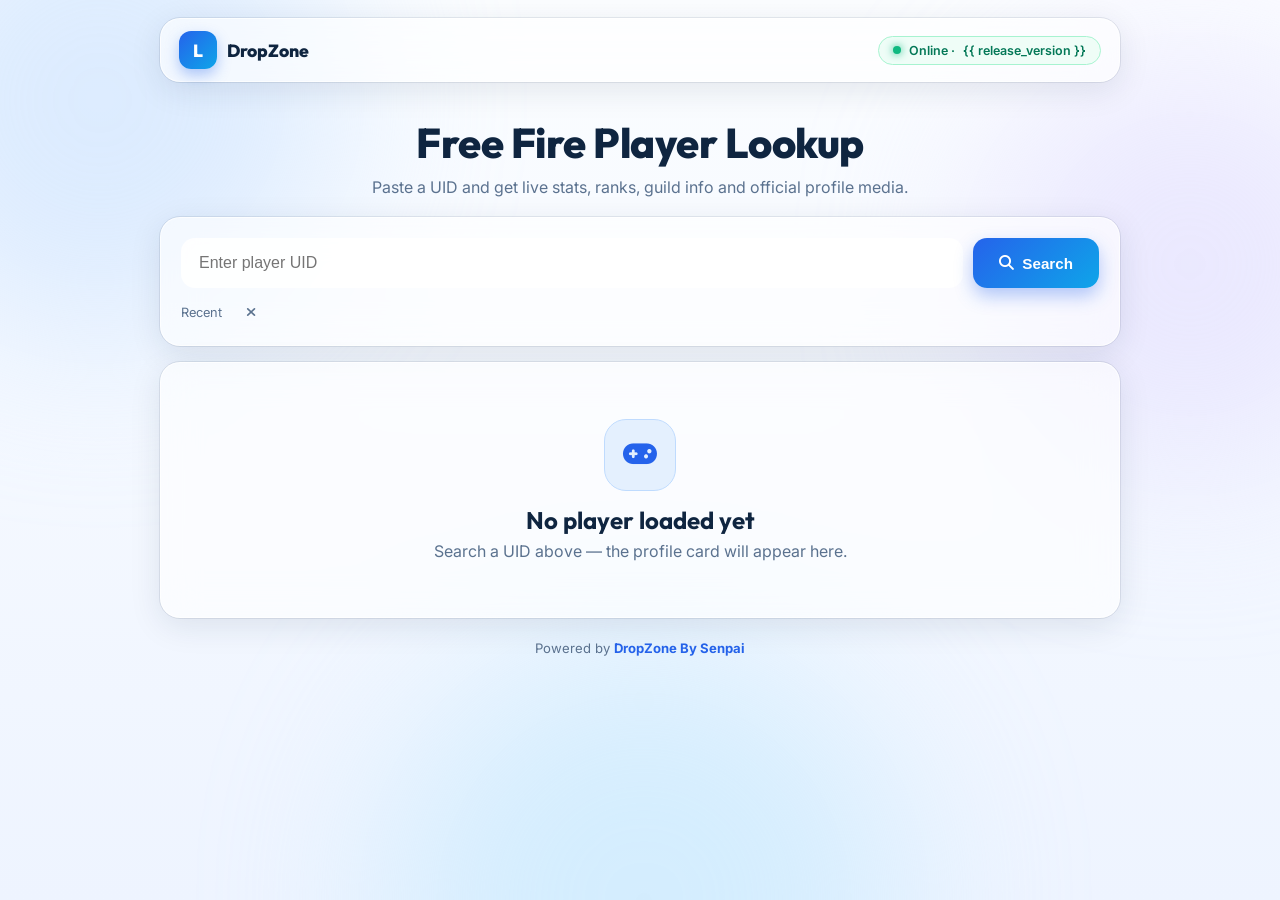
==== templates/index.html @ 65c6fbdb "Fix DropZone branding" ====
<!DOCTYPE html>
<html lang="en">
<head>
<meta charset="UTF-8">
<meta name="viewport" content="width=device-width, initial-scale=1.0">
<title>DropZone — Free Fire Player Lookup</title>
<link rel="preconnect" href="https://fonts.googleapis.com">
<link rel="preconnect" href="https://fonts.gstatic.com" crossorigin>
<link href="https://fonts.googleapis.com/css2?family=Inter:wght@400;500;600;700&family=Outfit:wght@600;700;800&display=swap" rel="stylesheet">
<link rel="stylesheet" href="https://cdnjs.cloudflare.com/ajax/libs/font-awesome/6.4.0/css/all.min.css">
<link rel="stylesheet" href="/static/style.css">
</head>
<body>

<div class="bg" aria-hidden="true"><span class="blob b1"></span><span class="blob b2"></span><span class="blob b3"></span></div>

<nav class="glass nav">
  <div class="logo"><span class="logo-mark">L</span><span class="logo-name">DropZone</span></div>
  <div class="live"><span class="pulse"></span>Online · <span id="obVer">{{ release_version }}</span></div>
</nav>

<main class="wrap">

  <section class="hero">
    <h1>Free Fire Player Lookup</h1>
    <p>Paste a UID and get live stats, ranks, guild info and official profile media.</p>
  </section>

  <section class="glass search">
    <form id="frm" autocomplete="off">
      <div class="row">
        <input id="uid" type="text" inputmode="numeric" placeholder="Enter player UID">
        <button id="go" type="submit"><i class="fa-solid fa-magnifying-glass"></i><span id="goTxt">Search</span></button>
      </div>
    </form>
    <div id="hist" class="hist" hidden>
      <span>Recent</span>
      <div id="histChips" class="hist-chips"></div>
      <button type="button" id="histClear" title="Clear history"><i class="fa-solid fa-xmark"></i></button>
    </div>
  </section>

  <div id="err" class="glass err" hidden></div>

  <section id="empty" class="glass empty">
    <div class="empty-ico"><i class="fa-solid fa-gamepad"></i></div>
    <h2>No player loaded yet</h2>
    <p>Search a UID above — the profile card will appear here.</p>
  </section>

  <section id="out" hidden>

    <div class="glass profile">
      <div class="p-top">
        <h2 id="pName">—</h2>
        <div class="pills">
          <span class="pill">Lv <b id="pLvl">—</b></span>
          <span class="pill"><i class="fa-solid fa-heart"></i> <b id="pLikes">—</b></span>
          <span class="pill" id="pRegion">—</span>
          <span class="pill"><i class="fa-solid fa-star"></i> <b id="pCredit">—</b></span>
          <span class="pill"><i class="fa-solid fa-gem"></i> <b id="pDiamonds">—</b></span>
        </div>
        <div class="opened"><i class="fa-regular fa-calendar-check"></i> ID opened · <span id="pSince">—</span></div>
      </div>
      <div class="banner"><img id="pBanner" alt="player banner"></div>
      <div id="src" class="src">Official media loads after lookup</div>
      <div class="dl-row">
        <button type="button" id="dlBanner"><i class="fa-solid fa-download"></i>Banner</button>
        <button type="button" id="dlAvatar"><i class="fa-solid fa-download"></i>Avatar</button>
      </div>
    </div>

    <div class="grid">
      <div class="glass card">
        <h3><i class="fa-solid fa-user"></i>Account</h3>
        <dl>
          <div><dt>UID</dt><dd id="cUid">—</dd></div>
          <div><dt>Name</dt><dd id="cName">—</dd></div>
          <div><dt>Level / EXP</dt><dd><span id="cLvl">—</span> / <span id="cExp">—</span></dd></div>
          <div><dt>Region</dt><dd id="cRegion">—</dd></div>
          <div><dt>Likes</dt><dd id="cLikes">—</dd></div>
          <div><dt>Gender</dt><dd id="cGender">—</dd></div>
          <div><dt>Language</dt><dd id="cLang">—</dd></div>
          <div><dt>Mode</dt><dd id="cMode">—</dd></div>
          <div><dt>Bio</dt><dd id="cBio" class="clip">—</dd></div>
        </dl>
      </div>

      <div class="glass card">
        <h3><i class="fa-solid fa-trophy"></i>Ranks</h3>
        <dl>
          <div><dt>BR points</dt><dd id="rBr">—</dd></div>
          <div><dt>BR rank</dt><dd id="rBrRank">—</dd></div>
          <div><dt>BR max rank</dt><dd id="rBrMax">—</dd></div>
          <div><dt>CS points</dt><dd id="rCs">—</dd></div>
          <div><dt>CS rank</dt><dd id="rCsRank">—</dd></div>
          <div><dt>CS max rank</dt><dd id="rCsMax">—</dd></div>
          <div><dt>Season</dt><dd id="rSeason">—</dd></div>
          <div><dt>Version</dt><dd id="rVer">—</dd></div>
          <div><dt>Created</dt><dd id="rCreated">—</dd></div>
          <div><dt>Last login</dt><dd id="rLogin">—</dd></div>
        </dl>
      </div>

      <div class="glass card">
        <h3><i class="fa-solid fa-shirt"></i>Loadout</h3>
        <dl>
          <div><dt>Avatar ID</dt><dd id="lAvatar">—</dd></div>
          <div><dt>Banner ID</dt><dd id="lBanner">—</dd></div>
          <div><dt>Character</dt><dd id="lChar">—</dd></div>
          <div><dt>Awakened</dt><dd id="lAwake">—</dd></div>
          <div><dt>Clothes</dt><dd id="lClothes">—</dd></div>
          <div><dt>Skills</dt><dd id="lSkills">—</dd></div>
          <div><dt>Badges</dt><dd id="lBadges">—</dd></div>
          <div><dt>Title / Pin</dt><dd><span id="lTitle">—</span> / <span id="lPin">—</span></dd></div>
        </dl>
      </div>

      <div class="glass card">
        <h3><i class="fa-solid fa-paw"></i>Pet</h3>
        <dl>
          <div><dt>Pet ID</dt><dd id="tId">—</dd></div>
          <div><dt>Level</dt><dd id="tLvl">—</dd></div>
          <div><dt>EXP</dt><dd id="tExp">—</dd></div>
          <div><dt>Selected</dt><dd id="tSel">—</dd></div>
          <div><dt>Skill</dt><dd id="tSkill">—</dd></div>
          <div><dt>Skin</dt><dd id="tSkin">—</dd></div>
        </dl>
      </div>

      <div class="glass card wide">
        <h3><i class="fa-solid fa-people-group"></i>Guild</h3>
        <dl class="cols">
          <div><dt>Name</dt><dd id="gName">—</dd></div>
          <div><dt>ID</dt><dd id="gId">—</dd></div>
          <div><dt>Level</dt><dd id="gLvl">—</dd></div>
          <div><dt>Members</dt><dd id="gMem">—</dd></div>
        </dl>
        <p class="leader" id="gLeader">—</p>
        <div class="actions">
          <button type="button" id="again"><i class="fa-solid fa-rotate-left"></i>New search</button>
          <button type="button" id="rawToggle"><i class="fa-solid fa-code"></i>Raw JSON</button>
          <button type="button" id="rawCopy"><i class="fa-solid fa-copy"></i><span id="rawCopyTxt">Copy JSON</span></button>
        </div>
        <pre id="raw" hidden><code id="rawBody">{}</code></pre>
      </div>
    </div>

  </section>

  <footer>Powered by <b>DropZone By Senpai</b></footer>

</main>
<script src="/static/app.js"></script>
</body>
</html>
---- static/style.css ----
/* DropZone — glassmorphism, clean white */
:root{
  --ink:#0f2540; --mut:#5b728f; --line:rgba(255,255,255,.7);
  --blue:#2563eb; --sky:#0ea5e9;
  --glass:rgba(255,255,255,.62); --stroke:rgba(15,37,64,.09);
  --sh:0 8px 32px rgba(15,37,64,.10); --r:20px;
}
*{margin:0;padding:0;box-sizing:border-box}
body{font-family:'Inter',sans-serif;color:var(--ink);min-height:100vh;background:#f6f9ff;padding:18px 14px 40px}
.bg{position:fixed;inset:0;z-index:-1;overflow:hidden;background:linear-gradient(180deg,#fbfdff,#eef4ff)}
.blob{position:absolute;border-radius:50%;filter:blur(90px);opacity:.5}
.b1{width:480px;height:480px;left:-140px;top:-140px;background:#bfdbfe}
.b2{width:420px;height:420px;right:-120px;top:6%;background:#ddd6fe}
.b3{width:520px;height:520px;left:30%;bottom:-260px;background:#bae6fd}

.glass{background:var(--glass);backdrop-filter:blur(18px);-webkit-backdrop-filter:blur(18px);
  border:1px solid var(--line);outline:1px solid var(--stroke);border-radius:var(--r);box-shadow:var(--sh)}

.nav{max-width:960px;margin:0 auto;padding:12px 18px;display:flex;justify-content:space-between;align-items:center}
.logo{display:flex;align-items:center;gap:10px;font-family:'Outfit';font-weight:800;font-size:1.1rem}
.logo-mark{width:38px;height:38px;border-radius:12px;display:grid;place-items:center;color:#fff;font-weight:800;
  background:linear-gradient(135deg,var(--blue),var(--sky));box-shadow:0 6px 14px rgba(37,99,235,.35)}
.logo-name b{color:var(--blue)}
.live{font-size:.78rem;font-weight:600;color:#047857;background:rgba(236,253,245,.8);
  border:1px solid #a7f3d0;padding:6px 14px;border-radius:999px;display:flex;align-items:center;gap:8px}
.pulse{width:8px;height:8px;border-radius:50%;background:#10b981;box-shadow:0 0 8px #10b981;animation:pl 2s infinite}
@keyframes pl{50%{opacity:.35}}

.wrap{max-width:960px;margin:0 auto}
.hero{text-align:center;margin:34px 0 20px}
.hero h1{font-family:'Outfit';font-size:clamp(1.8rem,5vw,2.6rem);font-weight:800;letter-spacing:-.5px}
.hero p{color:var(--mut);margin-top:8px}

.search{padding:20px;margin-bottom:16px}
.row{display:flex;gap:10px}
#uid{flex:1;border:2px solid transparent;background:rgba(255,255,255,.85);border-radius:14px;
  padding:14px 16px;font-size:1rem;outline:none;color:var(--ink)}
#uid:focus{border-color:var(--blue);box-shadow:0 0 0 4px rgba(37,99,235,.12)}
#go{border:none;cursor:pointer;color:#fff;font-weight:700;font-size:.95rem;padding:0 26px;border-radius:14px;
  background:linear-gradient(135deg,var(--blue),var(--sky));box-shadow:0 8px 18px rgba(37,99,235,.35);
  display:flex;align-items:center;gap:8px}
#go:disabled{opacity:.6;cursor:wait}
.hist{display:flex;gap:8px;align-items:center;margin-top:12px;font-size:.8rem;color:var(--mut);flex-wrap:wrap}
.hist-chips{display:flex;gap:8px;flex-wrap:wrap}
.hist-chips button{border:1px solid var(--stroke);background:rgba(255,255,255,.8);border-radius:999px;
  padding:5px 14px;font-size:.78rem;font-weight:600;color:var(--blue);cursor:pointer}
.hist-chips button:hover{background:#dbeafe}
#histClear{border:none;background:transparent;color:var(--mut);cursor:pointer;font-size:.85rem;padding:5px 8px;border-radius:8px}
#histClear:hover{color:#b91c1c}
.dl-row{display:flex;gap:10px;justify-content:center;margin-top:12px;flex-wrap:wrap}
.dl-row button{border:2px solid var(--blue);background:#fff;color:var(--blue);border-radius:12px;
  padding:9px 22px;font-weight:700;font-size:.82rem;cursor:pointer}
.dl-row button:hover{background:var(--blue);color:#fff}
.dl-row button i{margin-right:6px}

.err{padding:14px 18px;color:#b91c1c;background:rgba(254,226,226,.75);font-size:.9rem;margin-bottom:16px}
.empty{text-align:center;padding:56px 20px;color:var(--mut)}
.empty-ico{width:72px;height:72px;margin:0 auto 14px;border-radius:22px;display:grid;place-items:center;
  font-size:1.7rem;color:var(--blue);background:rgba(219,234,254,.7);border:1px solid #bfdbfe}
.empty h2{color:var(--ink);font-family:'Outfit';margin-bottom:6px}

.profile{padding:26px 22px;margin-bottom:16px;text-align:center}
.p-top h2{font-family:'Outfit';font-size:1.7rem;font-weight:800;text-transform:uppercase;letter-spacing:.5px}
.pills{display:flex;gap:8px;justify-content:center;margin:12px 0;flex-wrap:wrap}
.pill{background:rgba(255,255,255,.85);border:1px solid var(--stroke);border-radius:999px;
  padding:6px 16px;font-size:.82rem;font-weight:600;color:var(--mut)}
.pill b{color:var(--ink)} .pill i{color:#f43f5e;font-size:.75rem}
.opened{display:inline-block;font-size:.8rem;font-weight:600;color:#fff;padding:7px 20px;border-radius:999px;
  background:linear-gradient(135deg,var(--blue),var(--sky))}
.banner{margin-top:18px;border-radius:14px;overflow:hidden;background:#0f2540;border:1px solid var(--stroke)}
.banner img{width:100%;max-height:280px;object-fit:contain;display:block}
.src{margin:12px auto 0;width:fit-content;font-size:.75rem;font-weight:700;color:var(--blue);
  background:rgba(219,234,254,.7);border:1px solid #bfdbfe;padding:6px 16px;border-radius:999px}

.grid{display:grid;grid-template-columns:repeat(2,1fr);gap:14px}
@media(max-width:640px){.grid{grid-template-columns:1fr}.row{flex-direction:column}#go{padding:14px}}
.card{padding:18px}
.card.wide{grid-column:1/-1}
.card h3{font-family:'Outfit';font-size:.92rem;color:var(--blue);margin-bottom:12px;
  padding-bottom:10px;border-bottom:1px solid var(--stroke)}
.card h3 i{margin-right:8px}
.card dl>div{display:flex;justify-content:space-between;gap:10px;font-size:.82rem;padding:5px 0}
.card dt{color:var(--mut)} .card dd{font-weight:600;text-align:right;word-break:break-word}
.clip{max-width:170px;white-space:nowrap;overflow:hidden;text-overflow:ellipsis}
.cols{display:grid;grid-template-columns:repeat(2,1fr);gap:0 18px}
.leader{margin-top:10px;font-size:.8rem;color:var(--mut);border-top:1px dashed var(--stroke);padding-top:10px;line-height:1.6}
.actions{display:flex;gap:10px;margin-top:14px;flex-wrap:wrap}
.actions button{flex:1;border-radius:12px;padding:11px;font-weight:700;font-size:.85rem;cursor:pointer;min-width:140px}
#again{border:2px solid var(--blue);background:#fff;color:var(--blue)}
#again:hover{background:var(--blue);color:#fff}
#rawToggle{border:none;background:linear-gradient(135deg,var(--blue),var(--sky));color:#fff}
#rawCopy{border:2px solid var(--blue);background:#fff;color:var(--blue)}
#rawCopy:hover{background:var(--blue);color:#fff}
#raw{margin-top:12px;background:#0b1e3a;color:#7dd3fc;border-radius:12px;padding:14px;
  font-size:.75rem;max-height:380px;overflow:auto;white-space:pre-wrap;word-break:break-all}

footer{text-align:center;color:var(--mut);font-size:.82rem;margin-top:22px}
footer b{color:var(--blue)}
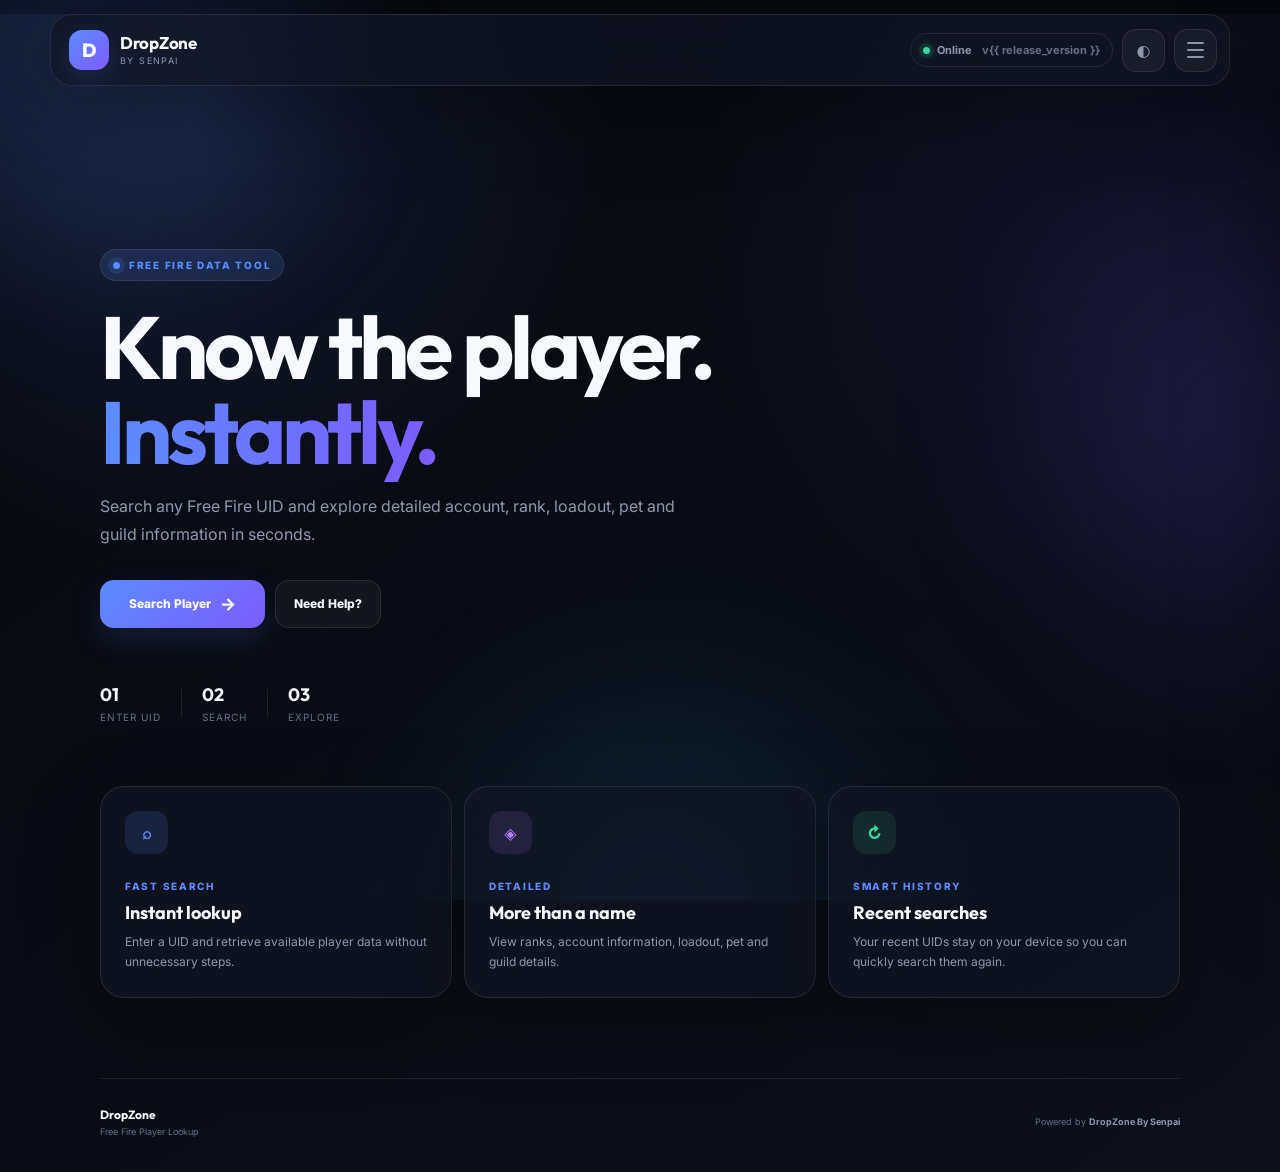
==== commit 073d8df6: "Redesign DropZone frontend" ====
--- a/templates/index.html
+++ b/templates/index.html
@@ -1,156 +1,729 @@
-<!DOCTYPE html>
-<html lang="en">
+<!doctype html>
+<html lang="en" data-theme="midnight">
 <head>
-<meta charset="UTF-8">
-<meta name="viewport" content="width=device-width, initial-scale=1.0">
-<title>DropZone — Free Fire Player Lookup</title>
-<link rel="preconnect" href="https://fonts.googleapis.com">
-<link rel="preconnect" href="https://fonts.gstatic.com" crossorigin>
-<link href="https://fonts.googleapis.com/css2?family=Inter:wght@400;500;600;700&family=Outfit:wght@600;700;800&display=swap" rel="stylesheet">
-<link rel="stylesheet" href="https://cdnjs.cloudflare.com/ajax/libs/font-awesome/6.4.0/css/all.min.css">
-<link rel="stylesheet" href="/static/style.css">
+  <meta charset="utf-8">
+  <meta name="viewport" content="width=device-width, initial-scale=1, viewport-fit=cover">
+  <meta name="theme-color" content="#080b14">
+  <meta name="color-scheme" content="dark light">
+
+  <title>DropZone — Free Fire Player Lookup</title>
+  <meta name="description" content="Fast Free Fire player information lookup powered by DropZone.">
+  <meta name="mobile-web-app-capable" content="yes">
+  <meta name="apple-mobile-web-app-capable" content="yes">
+
+  <link rel="preconnect" href="https://fonts.googleapis.com">
+  <link rel="preconnect" href="https://fonts.gstatic.com" crossorigin>
+  <link href="https://fonts.googleapis.com/css2?family=Inter:wght@400;500;600;700;800&family=Outfit:wght@500;600;700;800&display=swap" rel="stylesheet">
+
+  <link rel="stylesheet" href="/static/style.css">
 </head>
+
 <body>
-
-<div class="bg" aria-hidden="true"><span class="blob b1"></span><span class="blob b2"></span><span class="blob b3"></span></div>
-
-<nav class="glass nav">
-  <div class="logo"><span class="logo-mark">L</span><span class="logo-name">DropZone</span></div>
-  <div class="live"><span class="pulse"></span>Online · <span id="obVer">{{ release_version }}</span></div>
-</nav>
-
-<main class="wrap">
-
-  <section class="hero">
-    <h1>Free Fire Player Lookup</h1>
-    <p>Paste a UID and get live stats, ranks, guild info and official profile media.</p>
-  </section>
-
-  <section class="glass search">
-    <form id="frm" autocomplete="off">
-      <div class="row">
-        <input id="uid" type="text" inputmode="numeric" placeholder="Enter player UID">
-        <button id="go" type="submit"><i class="fa-solid fa-magnifying-glass"></i><span id="goTxt">Search</span></button>
+  <div class="app-shell">
+
+    <!-- Ambient background -->
+    <div class="ambient" aria-hidden="true">
+      <div class="orb orb-a"></div>
+      <div class="orb orb-b"></div>
+      <div class="orb orb-c"></div>
+      <div class="grid-glow"></div>
+    </div>
+
+    <!-- Top navigation -->
+    <header class="topbar glass">
+      <a href="#home" class="brand" data-page="home" aria-label="DropZone Home">
+        <span class="brand-mark">D</span>
+        <span class="brand-copy">
+          <strong>DropZone</strong>
+          <small>By Senpai</small>
+        </span>
+      </a>
+
+      <div class="top-actions">
+        <div class="online-pill">
+          <span class="status-dot"></span>
+          <span>Online</span>
+          <span class="version">v<span id="obVer">{{ release_version }}</span></span>
+        </div>
+
+        <button class="icon-btn" id="themeBtn" type="button" aria-label="Change theme" title="Change theme">
+          <span class="icon">◐</span>
+        </button>
+
+        <button class="icon-btn menu-btn" id="menuBtn" type="button" aria-label="Open menu" aria-expanded="false">
+          <span></span>
+          <span></span>
+          <span></span>
+        </button>
       </div>
-    </form>
-    <div id="hist" class="hist" hidden>
-      <span>Recent</span>
-      <div id="histChips" class="hist-chips"></div>
-      <button type="button" id="histClear" title="Clear history"><i class="fa-solid fa-xmark"></i></button>
-    </div>
-  </section>
-
-  <div id="err" class="glass err" hidden></div>
-
-  <section id="empty" class="glass empty">
-    <div class="empty-ico"><i class="fa-solid fa-gamepad"></i></div>
-    <h2>No player loaded yet</h2>
-    <p>Search a UID above — the profile card will appear here.</p>
-  </section>
-
-  <section id="out" hidden>
-
-    <div class="glass profile">
-      <div class="p-top">
-        <h2 id="pName">—</h2>
-        <div class="pills">
-          <span class="pill">Lv <b id="pLvl">—</b></span>
-          <span class="pill"><i class="fa-solid fa-heart"></i> <b id="pLikes">—</b></span>
-          <span class="pill" id="pRegion">—</span>
-          <span class="pill"><i class="fa-solid fa-star"></i> <b id="pCredit">—</b></span>
-          <span class="pill"><i class="fa-solid fa-gem"></i> <b id="pDiamonds">—</b></span>
-        </div>
-        <div class="opened"><i class="fa-regular fa-calendar-check"></i> ID opened · <span id="pSince">—</span></div>
+    </header>
+
+    <!-- Menu -->
+    <aside class="side-menu" id="sideMenu" aria-hidden="true">
+      <div class="menu-head">
+        <div>
+          <span class="eyebrow">NAVIGATION</span>
+          <h3>DropZone</h3>
+        </div>
+        <button class="icon-btn close-menu" id="closeMenu" type="button">×</button>
       </div>
-      <div class="banner"><img id="pBanner" alt="player banner"></div>
-      <div id="src" class="src">Official media loads after lookup</div>
-      <div class="dl-row">
-        <button type="button" id="dlBanner"><i class="fa-solid fa-download"></i>Banner</button>
-        <button type="button" id="dlAvatar"><i class="fa-solid fa-download"></i>Avatar</button>
+
+      <nav class="menu-links">
+        <button class="menu-link active" data-page="home">
+          <span class="menu-icon">⌂</span>
+          <span>
+            <b>Home</b>
+            <small>Overview & quick search</small>
+          </span>
+        </button>
+
+        <button class="menu-link" data-page="lookup">
+          <span class="menu-icon">⌕</span>
+          <span>
+            <b>Player Lookup</b>
+            <small>Find Free Fire profiles</small>
+          </span>
+        </button>
+
+        <button class="menu-link" data-page="support">
+          <span class="menu-icon">?</span>
+          <span>
+            <b>Support</b>
+            <small>Help & troubleshooting</small>
+          </span>
+        </button>
+
+        <button class="menu-link" data-page="api">
+          <span class="menu-icon">{ }</span>
+          <span>
+            <b>API & About</b>
+            <small>How DropZone works</small>
+          </span>
+        </button>
+
+        <div class="menu-divider"></div>
+
+        <button class="menu-link" id="menuTheme">
+          <span class="menu-icon">◐</span>
+          <span>
+            <b>Appearance</b>
+            <small>Change your theme</small>
+          </span>
+          <span class="menu-arrow">›</span>
+        </button>
+      </nav>
+
+      <div class="menu-footer">
+        <div class="mini-status">
+          <span class="status-dot"></span>
+          <div>
+            <b>Systems operational</b>
+            <small>DropZone services are ready</small>
+          </div>
+        </div>
+        <span>DropZone By Senpai</span>
+      </div>
+    </aside>
+
+    <div class="menu-overlay" id="menuOverlay"></div>
+
+    <main>
+
+      <!-- HOME -->
+      <section class="page active" id="page-home" data-page-section="home">
+        <div class="hero">
+          <div class="hero-badge">
+            <span class="pulse-ring"></span>
+            FREE FIRE DATA TOOL
+          </div>
+
+          <h1>
+            Know the player.<br>
+            <span>Instantly.</span>
+          </h1>
+
+          <p>
+            Search any Free Fire UID and explore detailed account,
+            rank, loadout, pet and guild information in seconds.
+          </p>
+
+          <div class="hero-actions">
+            <button class="primary-btn hero-btn" data-page="lookup">
+              <span>Search Player</span>
+              <span class="btn-arrow">→</span>
+            </button>
+
+            <button class="secondary-btn" data-page="support">
+              <span>Need Help?</span>
+            </button>
+          </div>
+
+          <div class="hero-stats">
+            <div>
+              <strong>01</strong>
+              <span>Enter UID</span>
+            </div>
+            <i></i>
+            <div>
+              <strong>02</strong>
+              <span>Search</span>
+            </div>
+            <i></i>
+            <div>
+              <strong>03</strong>
+              <span>Explore</span>
+            </div>
+          </div>
+        </div>
+
+        <div class="feature-grid">
+          <article class="feature-card glass">
+            <div class="feature-icon blue">⌕</div>
+            <div>
+              <span class="eyebrow">FAST SEARCH</span>
+              <h3>Instant lookup</h3>
+              <p>Enter a UID and retrieve available player data without unnecessary steps.</p>
+            </div>
+          </article>
+
+          <article class="feature-card glass">
+            <div class="feature-icon violet">◈</div>
+            <div>
+              <span class="eyebrow">DETAILED</span>
+              <h3>More than a name</h3>
+              <p>View ranks, account information, loadout, pet and guild details.</p>
+            </div>
+          </article>
+
+          <article class="feature-card glass">
+            <div class="feature-icon green">↻</div>
+            <div>
+              <span class="eyebrow">SMART HISTORY</span>
+              <h3>Recent searches</h3>
+              <p>Your recent UIDs stay on your device so you can quickly search them again.</p>
+            </div>
+          </article>
+        </div>
+      </section>
+
+      <!-- LOOKUP -->
+      <section class="page" id="page-lookup" data-page-section="lookup">
+        <div class="page-heading">
+          <div>
+            <span class="eyebrow">PLAYER LOOKUP</span>
+            <h2>Find a Free Fire player</h2>
+            <p>Enter a numeric UID to retrieve the latest available profile information.</p>
+          </div>
+
+          <div class="heading-badge">
+            <span class="status-dot"></span>
+            API Ready
+          </div>
+        </div>
+
+        <section class="search-panel glass">
+          <div class="search-label">
+            <div>
+              <span class="eyebrow">PLAYER UID</span>
+              <h3>Search by UID</h3>
+            </div>
+            <span class="search-tip">Example: 123456789</span>
+          </div>
+
+          <form id="frm" autocomplete="off">
+            <div class="input-wrap">
+              <span class="input-icon">⌕</span>
+              <input
+                id="uid"
+                inputmode="numeric"
+                pattern="[0-9]*"
+                maxlength="15"
+                placeholder="Enter Free Fire UID..."
+                aria-label="Free Fire UID"
+              >
+              <button type="button" class="clear-input" id="clearUid" aria-label="Clear UID">×</button>
+            </div>
+
+            <button id="go" class="primary-btn search-btn" type="submit">
+              <span id="goIcon">⌕</span>
+              <span id="goTxt">Search Player</span>
+              <span class="loader" id="goLoader"></span>
+            </button>
+          </form>
+
+          <div class="search-meta">
+            <span><i class="tiny-dot"></i> Fast response</span>
+            <span><i class="tiny-dot"></i> No account required</span>
+            <span><i class="tiny-dot"></i> Free to use</span>
+          </div>
+        </section>
+
+        <!-- History -->
+        <section class="history-section" id="hist">
+          <div class="section-title">
+            <div>
+              <span class="eyebrow">YOUR DEVICE</span>
+              <h3>Recent searches</h3>
+            </div>
+            <button id="histClear" class="text-btn" type="button">Clear all</button>
+          </div>
+
+          <div id="histChips" class="history-chips"></div>
+        </section>
+
+        <!-- Error -->
+        <div class="alert error-alert" id="err" hidden>
+          <div class="alert-icon">!</div>
+          <div>
+            <strong id="errTitle">Something went wrong</strong>
+            <p id="errMsg"></p>
+          </div>
+          <button id="errClose" type="button">×</button>
+        </div>
+
+        <!-- Empty -->
+        <section class="empty-state glass" id="empty">
+          <div class="empty-orbit">
+            <div class="empty-icon">⌕</div>
+          </div>
+          <span class="eyebrow">READY WHEN YOU ARE</span>
+          <h3>Search a player to begin</h3>
+          <p>Enter a Free Fire UID above and the complete available profile will appear here.</p>
+        </section>
+
+        <!-- Loading -->
+        <section class="loading-state glass" id="loadingState" hidden>
+          <div class="loading-spinner"></div>
+          <span class="eyebrow">LOOKING UP PLAYER</span>
+          <h3>Fetching profile data...</h3>
+          <p>Connecting to DropZone services.</p>
+          <div class="loading-lines">
+            <i></i><i></i><i></i>
+          </div>
+        </section>
+
+        <!-- Result -->
+        <section id="out" hidden>
+
+          <div class="result-toolbar">
+            <div>
+              <span class="eyebrow">PLAYER FOUND</span>
+              <h2>Profile overview</h2>
+            </div>
+
+            <div class="result-actions">
+              <button class="secondary-btn small" id="again" type="button">↻ New Search</button>
+              <button class="icon-btn small" id="rawToggle" type="button" title="View raw JSON">{ }</button>
+            </div>
+          </div>
+
+          <!-- Profile hero -->
+          <article class="profile-hero glass">
+            <div class="profile-banner">
+              <img id="pBanner" alt="Player banner" loading="lazy">
+              <div class="banner-overlay"></div>
+              <div class="profile-avatar">
+                <img id="src" alt="Player avatar" loading="lazy">
+              </div>
+            </div>
+
+            <div class="profile-main">
+              <div class="profile-identity">
+                <span class="profile-kicker">FREE FIRE PLAYER</span>
+                <h2 id="pName">—</h2>
+                <div class="profile-sub">
+                  <span id="pLvl">Level —</span>
+                  <span>•</span>
+                  <span id="pRegion">Region —</span>
+                </div>
+              </div>
+
+              <div class="profile-score">
+                <span>LIKE SCORE</span>
+                <strong id="pLikes">0</strong>
+              </div>
+            </div>
+
+            <div class="profile-stats">
+              <div>
+                <span>Credit Score</span>
+                <strong id="pCredit">—</strong>
+              </div>
+              <div>
+                <span>Diamonds</span>
+                <strong id="pDiamonds">—</strong>
+              </div>
+              <div>
+                <span>Since</span>
+                <strong id="pSince">—</strong>
+              </div>
+            </div>
+
+            <div class="media-actions">
+              <button id="dlBanner" class="secondary-btn small" type="button">↓ Banner</button>
+              <button id="dlAvatar" class="secondary-btn small" type="button">↓ Avatar</button>
+            </div>
+          </article>
+
+          <!-- Account -->
+          <article class="data-card glass">
+            <div class="card-heading">
+              <div>
+                <span class="eyebrow">ACCOUNT</span>
+                <h3>Player information</h3>
+              </div>
+              <span class="card-symbol">01</span>
+            </div>
+
+            <div class="data-grid">
+              <div><span>UID</span><strong id="cUid">—</strong></div>
+              <div><span>Name</span><strong id="cName">—</strong></div>
+              <div><span>Level</span><strong id="cLvl">—</strong></div>
+              <div><span>Experience</span><strong id="cExp">—</strong></div>
+              <div><span>Region</span><strong id="cRegion">—</strong></div>
+              <div><span>Likes</span><strong id="cLikes">—</strong></div>
+              <div><span>Gender</span><strong id="cGender">—</strong></div>
+              <div><span>Language</span><strong id="cLang">—</strong></div>
+              <div><span>Preferred Mode</span><strong id="cMode">—</strong></div>
+              <div class="wide"><span>Bio</span><strong id="cBio">—</strong></div>
+            </div>
+          </article>
+
+          <!-- Ranks -->
+          <div class="two-column">
+            <article class="data-card glass">
+              <div class="card-heading">
+                <div>
+                  <span class="eyebrow">RANKS</span>
+                  <h3>Competitive stats</h3>
+                </div>
+                <span class="card-symbol">02</span>
+              </div>
+
+              <div class="rank-list">
+                <div class="rank-row">
+                  <div class="rank-icon">BR</div>
+                  <div class="rank-info">
+                    <span>Battle Royale</span>
+                    <strong id="rBrRank">—</strong>
+                  </div>
+                  <b id="rBr">—</b>
+                </div>
+
+                <div class="rank-row">
+                  <div class="rank-icon cs">CS</div>
+                  <div class="rank-info">
+                    <span>Clash Squad</span>
+                    <strong id="rCsRank">—</strong>
+                  </div>
+                  <b id="rCs">—</b>
+                </div>
+
+                <div class="rank-progress">
+                  <div>
+                    <span>BR progress</span>
+                    <span id="rBrMax">—</span>
+                  </div>
+                  <div class="progress-track"><i id="rBrProgress"></i></div>
+                </div>
+
+                <div class="rank-progress">
+                  <div>
+                    <span>CS progress</span>
+                    <span id="rCsMax">—</span>
+                  </div>
+                  <div class="progress-track"><i id="rCsProgress"></i></div>
+                </div>
+              </div>
+
+              <div class="rank-meta">
+                <span>Season <b id="rSeason">—</b></span>
+                <span>Version <b id="rVer">—</b></span>
+              </div>
+            </article>
+
+            <article class="data-card glass">
+              <div class="card-heading">
+                <div>
+                  <span class="eyebrow">ACTIVITY</span>
+                  <h3>Account timeline</h3>
+                </div>
+                <span class="card-symbol">03</span>
+              </div>
+
+              <div class="timeline">
+                <div class="timeline-item">
+                  <span class="timeline-dot"></span>
+                  <div>
+                    <span>Account created</span>
+                    <strong id="rCreated">—</strong>
+                  </div>
+                </div>
+
+                <div class="timeline-item">
+                  <span class="timeline-dot"></span>
+                  <div>
+                    <span>Last login</span>
+                    <strong id="rLogin">—</strong>
+                  </div>
+                </div>
+              </div>
+            </article>
+          </div>
+
+          <!-- Loadout -->
+          <article class="data-card glass">
+            <div class="card-heading">
+              <div>
+                <span class="eyebrow">LOADOUT</span>
+                <h3>Profile customization</h3>
+              </div>
+              <span class="card-symbol">04</span>
+            </div>
+
+            <div class="data-grid">
+              <div><span>Avatar</span><strong id="lAvatar">—</strong></div>
+              <div><span>Banner</span><strong id="lBanner">—</strong></div>
+              <div><span>Character</span><strong id="lChar">—</strong></div>
+              <div><span>Awakened</span><strong id="lAwake">—</strong></div>
+              <div><span>Clothes</span><strong id="lClothes">—</strong></div>
+              <div><span>Skills</span><strong id="lSkills">—</strong></div>
+              <div><span>Badges</span><strong id="lBadges">—</strong></div>
+              <div><span>Title</span><strong id="lTitle">—</strong></div>
+              <div class="wide"><span>Profile Pin</span><strong id="lPin">—</strong></div>
+            </div>
+          </article>
+
+          <!-- Pet + Guild -->
+          <div class="two-column">
+            <article class="data-card glass">
+              <div class="card-heading">
+                <div>
+                  <span class="eyebrow">PET</span>
+                  <h3>Companion</h3>
+                </div>
+                <span class="card-symbol">05</span>
+              </div>
+
+              <div class="data-grid compact">
+                <div><span>ID</span><strong id="tId">—</strong></div>
+                <div><span>Level</span><strong id="tLvl">—</strong></div>
+                <div><span>Experience</span><strong id="tExp">—</strong></div>
+                <div><span>Selected</span><strong id="tSel">—</strong></div>
+                <div class="wide"><span>Skill</span><strong id="tSkill">—</strong></div>
+                <div class="wide"><span>Skin</span><strong id="tSkin">—</strong></div>
+              </div>
+            </article>
+
+            <article class="data-card glass">
+              <div class="card-heading">
+                <div>
+                  <span class="eyebrow">GUILD</span>
+                  <h3>Guild information</h3>
+                </div>
+                <span class="card-symbol">06</span>
+              </div>
+
+              <div class="guild-card">
+                <div class="guild-emblem">G</div>
+                <div class="guild-main">
+                  <strong id="gName">No guild data</strong>
+                  <span id="gId">—</span>
+                </div>
+              </div>
+
+              <div class="data-grid compact">
+                <div><span>Level</span><strong id="gLvl">—</strong></div>
+                <div><span>Members</span><strong id="gMem">—</strong></div>
+                <div class="wide"><span>Leader</span><strong id="gLeader">—</strong></div>
+              </div>
+            </article>
+          </div>
+
+          <!-- Raw JSON -->
+          <article class="raw-card glass" id="raw" hidden>
+            <div class="raw-head">
+              <div>
+                <span class="eyebrow">DEVELOPER</span>
+                <h3>Raw API response</h3>
+              </div>
+              <button class="secondary-btn small" id="rawCopy" type="button">
+                <span id="rawCopyTxt">Copy JSON</span>
+              </button>
+            </div>
+            <pre id="rawBody"></pre>
+          </article>
+
+        </section>
+      </section>
+
+      <!-- SUPPORT -->
+      <section class="page" id="page-support" data-page-section="support">
+        <div class="page-heading">
+          <div>
+            <span class="eyebrow">SUPPORT CENTER</span>
+            <h2>How can we help?</h2>
+            <p>Quick answers and troubleshooting for DropZone Player Lookup.</p>
+          </div>
+        </div>
+
+        <div class="support-grid">
+          <article class="support-card glass">
+            <div class="support-number">01</div>
+            <div class="feature-icon blue">⌕</div>
+            <h3>How do I search?</h3>
+            <p>Open Player Lookup, enter the player's numeric Free Fire UID and press Search Player.</p>
+          </article>
+
+          <article class="support-card glass">
+            <div class="support-number">02</div>
+            <div class="feature-icon violet">!</div>
+            <h3>UID not working?</h3>
+            <p>Make sure the UID contains numbers only. Some player data may also be unavailable depending on the server.</p>
+          </article>
+
+          <article class="support-card glass">
+            <div class="support-number">03</div>
+            <div class="feature-icon green">↻</div>
+            <h3>Data looks outdated?</h3>
+            <p>Run the lookup again. Player information depends on the data returned by the connected Free Fire service.</p>
+          </article>
+
+          <article class="support-card glass">
+            <div class="support-number">04</div>
+            <div class="feature-icon orange">i</div>
+            <h3>Missing information?</h3>
+            <p>Not every account exposes every field. Missing values are shown as unavailable instead of fake data.</p>
+          </article>
+        </div>
+
+        <article class="faq-card glass">
+          <div class="card-heading">
+            <div>
+              <span class="eyebrow">FAQ</span>
+              <h3>Frequently asked questions</h3>
+            </div>
+          </div>
+
+          <div class="faq-list">
+            <details>
+              <summary>Is DropZone free to use?</summary>
+              <p>Yes. The player lookup interface is designed to be accessible without creating an account.</p>
+            </details>
+
+            <details>
+              <summary>Do you store my searches?</summary>
+              <p>Recent search history is stored locally in your browser so you can quickly reuse UIDs. It is not needed for the lookup request itself.</p>
+            </details>
+
+            <details>
+              <summary>Why can't I see some player information?</summary>
+              <p>Free Fire account responses can vary. If a field is not returned by the service, DropZone cannot reliably display it.</p>
+            </details>
+
+            <details>
+              <summary>Can I use DropZone on mobile?</summary>
+              <p>Yes. The interface is responsive and optimized for phones, tablets and desktop screens.</p>
+            </details>
+          </div>
+        </article>
+      </section>
+
+      <!-- API / ABOUT -->
+      <section class="page" id="page-api" data-page-section="api">
+        <div class="page-heading">
+          <div>
+            <span class="eyebrow">DROPZONE</span>
+            <h2>Fast. Clean. Useful.</h2>
+            <p>A lightweight Free Fire player lookup interface built for quick access to profile information.</p>
+          </div>
+        </div>
+
+        <div class="about-hero glass">
+          <div class="about-mark">D</div>
+          <div>
+            <span class="eyebrow">DROPZONE BY SENPAI</span>
+            <h3>Player information, without the clutter.</h3>
+            <p>
+              DropZone focuses on making Free Fire player lookup simple,
+              fast and visually clear across every device.
+            </p>
+          </div>
+        </div>
+
+        <div class="about-grid">
+          <article class="data-card glass">
+            <span class="eyebrow">01</span>
+            <h3>Player endpoint</h3>
+            <p>The frontend communicates with the existing <code>/player-info</code> endpoint to retrieve player data.</p>
+          </article>
+
+          <article class="data-card glass">
+            <span class="eyebrow">02</span>
+            <h3>Media</h3>
+            <p>Player banners and avatars continue using the existing media routes and fallback logic.</p>
+          </article>
+
+          <article class="data-card glass">
+            <span class="eyebrow">03</span>
+            <h3>Privacy-first history</h3>
+            <p>Recent UID history stays inside browser storage and can be cleared at any time.</p>
+          </article>
+        </div>
+      </section>
+
+    </main>
+
+    <footer class="site-footer">
+      <div>
+        <strong>DropZone</strong>
+        <span>Free Fire Player Lookup</span>
+      </div>
+      <span>Powered by <b>DropZone By Senpai</b></span>
+    </footer>
+
+    <!-- Theme picker -->
+    <div class="theme-panel glass" id="themePanel" hidden>
+      <div class="theme-panel-head">
+        <div>
+          <span class="eyebrow">APPEARANCE</span>
+          <h3>Choose a theme</h3>
+        </div>
+        <button class="icon-btn" id="themeClose" type="button">×</button>
+      </div>
+
+      <div class="theme-options">
+        <button class="theme-option active" data-theme-choice="midnight">
+          <span class="theme-preview midnight-preview"></span>
+          <span><b>Midnight</b><small>Deep & premium</small></span>
+        </button>
+
+        <button class="theme-option" data-theme-choice="ocean">
+          <span class="theme-preview ocean-preview"></span>
+          <span><b>Ocean</b><small>Cool & clean</small></span>
+        </button>
+
+        <button class="theme-option" data-theme-choice="violet">
+          <span class="theme-preview violet-preview"></span>
+          <span><b>Violet</b><small>Elegant purple</small></span>
+        </button>
+
+        <button class="theme-option" data-theme-choice="sunset">
+          <span class="theme-preview sunset-preview"></span>
+          <span><b>Sunset</b><small>Warm & bold</small></span>
+        </button>
+
+        <button class="theme-option" data-theme-choice="light">
+          <span class="theme-preview light-preview"></span>
+          <span><b>Light</b><small>Bright & minimal</small></span>
+        </button>
       </div>
     </div>
 
-    <div class="grid">
-      <div class="glass card">
-        <h3><i class="fa-solid fa-user"></i>Account</h3>
-        <dl>
-          <div><dt>UID</dt><dd id="cUid">—</dd></div>
-          <div><dt>Name</dt><dd id="cName">—</dd></div>
-          <div><dt>Level / EXP</dt><dd><span id="cLvl">—</span> / <span id="cExp">—</span></dd></div>
-          <div><dt>Region</dt><dd id="cRegion">—</dd></div>
-          <div><dt>Likes</dt><dd id="cLikes">—</dd></div>
-          <div><dt>Gender</dt><dd id="cGender">—</dd></div>
-          <div><dt>Language</dt><dd id="cLang">—</dd></div>
-          <div><dt>Mode</dt><dd id="cMode">—</dd></div>
-          <div><dt>Bio</dt><dd id="cBio" class="clip">—</dd></div>
-        </dl>
-      </div>
-
-      <div class="glass card">
-        <h3><i class="fa-solid fa-trophy"></i>Ranks</h3>
-        <dl>
-          <div><dt>BR points</dt><dd id="rBr">—</dd></div>
-          <div><dt>BR rank</dt><dd id="rBrRank">—</dd></div>
-          <div><dt>BR max rank</dt><dd id="rBrMax">—</dd></div>
-          <div><dt>CS points</dt><dd id="rCs">—</dd></div>
-          <div><dt>CS rank</dt><dd id="rCsRank">—</dd></div>
-          <div><dt>CS max rank</dt><dd id="rCsMax">—</dd></div>
-          <div><dt>Season</dt><dd id="rSeason">—</dd></div>
-          <div><dt>Version</dt><dd id="rVer">—</dd></div>
-          <div><dt>Created</dt><dd id="rCreated">—</dd></div>
-          <div><dt>Last login</dt><dd id="rLogin">—</dd></div>
-        </dl>
-      </div>
-
-      <div class="glass card">
-        <h3><i class="fa-solid fa-shirt"></i>Loadout</h3>
-        <dl>
-          <div><dt>Avatar ID</dt><dd id="lAvatar">—</dd></div>
-          <div><dt>Banner ID</dt><dd id="lBanner">—</dd></div>
-          <div><dt>Character</dt><dd id="lChar">—</dd></div>
-          <div><dt>Awakened</dt><dd id="lAwake">—</dd></div>
-          <div><dt>Clothes</dt><dd id="lClothes">—</dd></div>
-          <div><dt>Skills</dt><dd id="lSkills">—</dd></div>
-          <div><dt>Badges</dt><dd id="lBadges">—</dd></div>
-          <div><dt>Title / Pin</dt><dd><span id="lTitle">—</span> / <span id="lPin">—</span></dd></div>
-        </dl>
-      </div>
-
-      <div class="glass card">
-        <h3><i class="fa-solid fa-paw"></i>Pet</h3>
-        <dl>
-          <div><dt>Pet ID</dt><dd id="tId">—</dd></div>
-          <div><dt>Level</dt><dd id="tLvl">—</dd></div>
-          <div><dt>EXP</dt><dd id="tExp">—</dd></div>
-          <div><dt>Selected</dt><dd id="tSel">—</dd></div>
-          <div><dt>Skill</dt><dd id="tSkill">—</dd></div>
-          <div><dt>Skin</dt><dd id="tSkin">—</dd></div>
-        </dl>
-      </div>
-
-      <div class="glass card wide">
-        <h3><i class="fa-solid fa-people-group"></i>Guild</h3>
-        <dl class="cols">
-          <div><dt>Name</dt><dd id="gName">—</dd></div>
-          <div><dt>ID</dt><dd id="gId">—</dd></div>
-          <div><dt>Level</dt><dd id="gLvl">—</dd></div>
-          <div><dt>Members</dt><dd id="gMem">—</dd></div>
-        </dl>
-        <p class="leader" id="gLeader">—</p>
-        <div class="actions">
-          <button type="button" id="again"><i class="fa-solid fa-rotate-left"></i>New search</button>
-          <button type="button" id="rawToggle"><i class="fa-solid fa-code"></i>Raw JSON</button>
-          <button type="button" id="rawCopy"><i class="fa-solid fa-copy"></i><span id="rawCopyTxt">Copy JSON</span></button>
-        </div>
-        <pre id="raw" hidden><code id="rawBody">{}</code></pre>
-      </div>
-    </div>
-
-  </section>
-
-  <footer>Powered by <b>DropZone By Senpai</b></footer>
-
-</main>
-<script src="/static/app.js"></script>
+    <div class="toast-container" id="toastContainer"></div>
+
+  </div>
+
+  <script src="/static/app.js"></script>
 </body>
 </html>
--- a/static/style.css
+++ b/static/style.css
@@ -1,98 +1,2094 @@
-/* DropZone — glassmorphism, clean white */
-:root{
-  --ink:#0f2540; --mut:#5b728f; --line:rgba(255,255,255,.7);
-  --blue:#2563eb; --sky:#0ea5e9;
-  --glass:rgba(255,255,255,.62); --stroke:rgba(15,37,64,.09);
-  --sh:0 8px 32px rgba(15,37,64,.10); --r:20px;
-}
-*{margin:0;padding:0;box-sizing:border-box}
-body{font-family:'Inter',sans-serif;color:var(--ink);min-height:100vh;background:#f6f9ff;padding:18px 14px 40px}
-.bg{position:fixed;inset:0;z-index:-1;overflow:hidden;background:linear-gradient(180deg,#fbfdff,#eef4ff)}
-.blob{position:absolute;border-radius:50%;filter:blur(90px);opacity:.5}
-.b1{width:480px;height:480px;left:-140px;top:-140px;background:#bfdbfe}
-.b2{width:420px;height:420px;right:-120px;top:6%;background:#ddd6fe}
-.b3{width:520px;height:520px;left:30%;bottom:-260px;background:#bae6fd}
-
-.glass{background:var(--glass);backdrop-filter:blur(18px);-webkit-backdrop-filter:blur(18px);
-  border:1px solid var(--line);outline:1px solid var(--stroke);border-radius:var(--r);box-shadow:var(--sh)}
-
-.nav{max-width:960px;margin:0 auto;padding:12px 18px;display:flex;justify-content:space-between;align-items:center}
-.logo{display:flex;align-items:center;gap:10px;font-family:'Outfit';font-weight:800;font-size:1.1rem}
-.logo-mark{width:38px;height:38px;border-radius:12px;display:grid;place-items:center;color:#fff;font-weight:800;
-  background:linear-gradient(135deg,var(--blue),var(--sky));box-shadow:0 6px 14px rgba(37,99,235,.35)}
-.logo-name b{color:var(--blue)}
-.live{font-size:.78rem;font-weight:600;color:#047857;background:rgba(236,253,245,.8);
-  border:1px solid #a7f3d0;padding:6px 14px;border-radius:999px;display:flex;align-items:center;gap:8px}
-.pulse{width:8px;height:8px;border-radius:50%;background:#10b981;box-shadow:0 0 8px #10b981;animation:pl 2s infinite}
-@keyframes pl{50%{opacity:.35}}
-
-.wrap{max-width:960px;margin:0 auto}
-.hero{text-align:center;margin:34px 0 20px}
-.hero h1{font-family:'Outfit';font-size:clamp(1.8rem,5vw,2.6rem);font-weight:800;letter-spacing:-.5px}
-.hero p{color:var(--mut);margin-top:8px}
-
-.search{padding:20px;margin-bottom:16px}
-.row{display:flex;gap:10px}
-#uid{flex:1;border:2px solid transparent;background:rgba(255,255,255,.85);border-radius:14px;
-  padding:14px 16px;font-size:1rem;outline:none;color:var(--ink)}
-#uid:focus{border-color:var(--blue);box-shadow:0 0 0 4px rgba(37,99,235,.12)}
-#go{border:none;cursor:pointer;color:#fff;font-weight:700;font-size:.95rem;padding:0 26px;border-radius:14px;
-  background:linear-gradient(135deg,var(--blue),var(--sky));box-shadow:0 8px 18px rgba(37,99,235,.35);
-  display:flex;align-items:center;gap:8px}
-#go:disabled{opacity:.6;cursor:wait}
-.hist{display:flex;gap:8px;align-items:center;margin-top:12px;font-size:.8rem;color:var(--mut);flex-wrap:wrap}
-.hist-chips{display:flex;gap:8px;flex-wrap:wrap}
-.hist-chips button{border:1px solid var(--stroke);background:rgba(255,255,255,.8);border-radius:999px;
-  padding:5px 14px;font-size:.78rem;font-weight:600;color:var(--blue);cursor:pointer}
-.hist-chips button:hover{background:#dbeafe}
-#histClear{border:none;background:transparent;color:var(--mut);cursor:pointer;font-size:.85rem;padding:5px 8px;border-radius:8px}
-#histClear:hover{color:#b91c1c}
-.dl-row{display:flex;gap:10px;justify-content:center;margin-top:12px;flex-wrap:wrap}
-.dl-row button{border:2px solid var(--blue);background:#fff;color:var(--blue);border-radius:12px;
-  padding:9px 22px;font-weight:700;font-size:.82rem;cursor:pointer}
-.dl-row button:hover{background:var(--blue);color:#fff}
-.dl-row button i{margin-right:6px}
-
-.err{padding:14px 18px;color:#b91c1c;background:rgba(254,226,226,.75);font-size:.9rem;margin-bottom:16px}
-.empty{text-align:center;padding:56px 20px;color:var(--mut)}
-.empty-ico{width:72px;height:72px;margin:0 auto 14px;border-radius:22px;display:grid;place-items:center;
-  font-size:1.7rem;color:var(--blue);background:rgba(219,234,254,.7);border:1px solid #bfdbfe}
-.empty h2{color:var(--ink);font-family:'Outfit';margin-bottom:6px}
-
-.profile{padding:26px 22px;margin-bottom:16px;text-align:center}
-.p-top h2{font-family:'Outfit';font-size:1.7rem;font-weight:800;text-transform:uppercase;letter-spacing:.5px}
-.pills{display:flex;gap:8px;justify-content:center;margin:12px 0;flex-wrap:wrap}
-.pill{background:rgba(255,255,255,.85);border:1px solid var(--stroke);border-radius:999px;
-  padding:6px 16px;font-size:.82rem;font-weight:600;color:var(--mut)}
-.pill b{color:var(--ink)} .pill i{color:#f43f5e;font-size:.75rem}
-.opened{display:inline-block;font-size:.8rem;font-weight:600;color:#fff;padding:7px 20px;border-radius:999px;
-  background:linear-gradient(135deg,var(--blue),var(--sky))}
-.banner{margin-top:18px;border-radius:14px;overflow:hidden;background:#0f2540;border:1px solid var(--stroke)}
-.banner img{width:100%;max-height:280px;object-fit:contain;display:block}
-.src{margin:12px auto 0;width:fit-content;font-size:.75rem;font-weight:700;color:var(--blue);
-  background:rgba(219,234,254,.7);border:1px solid #bfdbfe;padding:6px 16px;border-radius:999px}
-
-.grid{display:grid;grid-template-columns:repeat(2,1fr);gap:14px}
-@media(max-width:640px){.grid{grid-template-columns:1fr}.row{flex-direction:column}#go{padding:14px}}
-.card{padding:18px}
-.card.wide{grid-column:1/-1}
-.card h3{font-family:'Outfit';font-size:.92rem;color:var(--blue);margin-bottom:12px;
-  padding-bottom:10px;border-bottom:1px solid var(--stroke)}
-.card h3 i{margin-right:8px}
-.card dl>div{display:flex;justify-content:space-between;gap:10px;font-size:.82rem;padding:5px 0}
-.card dt{color:var(--mut)} .card dd{font-weight:600;text-align:right;word-break:break-word}
-.clip{max-width:170px;white-space:nowrap;overflow:hidden;text-overflow:ellipsis}
-.cols{display:grid;grid-template-columns:repeat(2,1fr);gap:0 18px}
-.leader{margin-top:10px;font-size:.8rem;color:var(--mut);border-top:1px dashed var(--stroke);padding-top:10px;line-height:1.6}
-.actions{display:flex;gap:10px;margin-top:14px;flex-wrap:wrap}
-.actions button{flex:1;border-radius:12px;padding:11px;font-weight:700;font-size:.85rem;cursor:pointer;min-width:140px}
-#again{border:2px solid var(--blue);background:#fff;color:var(--blue)}
-#again:hover{background:var(--blue);color:#fff}
-#rawToggle{border:none;background:linear-gradient(135deg,var(--blue),var(--sky));color:#fff}
-#rawCopy{border:2px solid var(--blue);background:#fff;color:var(--blue)}
-#rawCopy:hover{background:var(--blue);color:#fff}
-#raw{margin-top:12px;background:#0b1e3a;color:#7dd3fc;border-radius:12px;padding:14px;
-  font-size:.75rem;max-height:380px;overflow:auto;white-space:pre-wrap;word-break:break-all}
-
-footer{text-align:center;color:var(--mut);font-size:.82rem;margin-top:22px}
-footer b{color:var(--blue)}
+/* DropZone — premium responsive UI */
+
+:root {
+  --bg: #070910;
+  --bg-2: #0b0f19;
+  --surface: rgba(17, 22, 35, .72);
+  --surface-strong: rgba(19, 25, 40, .9);
+  --surface-soft: rgba(255,255,255,.045);
+  --text: #f7f9ff;
+  --muted: #8e98ae;
+  --muted-2: #657087;
+  --line: rgba(255,255,255,.09);
+  --line-strong: rgba(255,255,255,.15);
+  --accent: #5b8cff;
+  --accent-2: #7c5cff;
+  --accent-soft: rgba(91,140,255,.14);
+  --success: #35d69a;
+  --warning: #ffb95a;
+  --danger: #ff647c;
+  --shadow: 0 25px 80px rgba(0,0,0,.32);
+  --radius: 24px;
+  --radius-sm: 16px;
+  --font: Inter, system-ui, -apple-system, BlinkMacSystemFont, "Segoe UI", sans-serif;
+  --display: Outfit, Inter, system-ui, sans-serif;
+}
+
+/* THEMES */
+
+html[data-theme="ocean"] {
+  --accent: #20b8ff;
+  --accent-2: #246bff;
+  --accent-soft: rgba(32,184,255,.14);
+}
+
+html[data-theme="violet"] {
+  --accent: #a875ff;
+  --accent-2: #ef63c8;
+  --accent-soft: rgba(168,117,255,.15);
+}
+
+html[data-theme="sunset"] {
+  --accent: #ff835d;
+  --accent-2: #ffbd5c;
+  --accent-soft: rgba(255,131,93,.15);
+}
+
+html[data-theme="light"] {
+  --bg: #f4f7fc;
+  --bg-2: #edf2f9;
+  --surface: rgba(255,255,255,.75);
+  --surface-strong: rgba(255,255,255,.94);
+  --surface-soft: rgba(20,40,70,.035);
+  --text: #111827;
+  --muted: #637087;
+  --muted-2: #8a95a8;
+  --line: rgba(20,40,70,.09);
+  --line-strong: rgba(20,40,70,.14);
+  --shadow: 0 25px 70px rgba(30,50,90,.12);
+}
+
+* {
+  box-sizing: border-box;
+}
+
+html {
+  scroll-behavior: smooth;
+  background: var(--bg);
+}
+
+body {
+  margin: 0;
+  min-height: 100vh;
+  background:
+    radial-gradient(circle at 15% 10%, var(--accent-soft), transparent 28%),
+    radial-gradient(circle at 85% 20%, rgba(124,92,255,.08), transparent 28%),
+    linear-gradient(145deg, var(--bg), var(--bg-2));
+  color: var(--text);
+  font-family: var(--font);
+  overflow-x: hidden;
+  transition: background .4s ease, color .3s ease;
+}
+
+button,
+input {
+  font: inherit;
+}
+
+button {
+  border: 0;
+}
+
+button,
+a {
+  -webkit-tap-highlight-color: transparent;
+}
+
+button:focus-visible,
+input:focus-visible,
+a:focus-visible {
+  outline: 2px solid var(--accent);
+  outline-offset: 3px;
+}
+
+[hidden] {
+  display: none !important;
+}
+
+.app-shell {
+  position: relative;
+  min-height: 100vh;
+  isolation: isolate;
+}
+
+.ambient {
+  position: fixed;
+  inset: 0;
+  z-index: -1;
+  pointer-events: none;
+  overflow: hidden;
+}
+
+.orb {
+  position: absolute;
+  width: 420px;
+  height: 420px;
+  border-radius: 50%;
+  filter: blur(90px);
+  opacity: .13;
+  animation: floatOrb 16s ease-in-out infinite;
+}
+
+.orb-a {
+  top: -160px;
+  left: -120px;
+  background: var(--accent);
+}
+
+.orb-b {
+  right: -180px;
+  top: 25%;
+  background: var(--accent-2);
+  animation-delay: -5s;
+}
+
+.orb-c {
+  bottom: -220px;
+  left: 35%;
+  background: #38bdf8;
+  animation-delay: -9s;
+}
+
+.grid-glow {
+  position: absolute;
+  inset: 0;
+  opacity: .16;
+  background-image:
+    linear-gradient(rgba(255,255,255,.025) 1px, transparent 1px),
+    linear-gradient(90deg, rgba(255,255,255,.025) 1px, transparent 1px);
+  background-size: 60px 60px;
+  mask-image: radial-gradient(circle at center, black, transparent 75%);
+}
+
+@keyframes floatOrb {
+  0%,100% { transform: translate3d(0,0,0) scale(1); }
+  50% { transform: translate3d(35px,-25px,0) scale(1.08); }
+}
+
+.glass {
+  background: var(--surface);
+  border: 1px solid var(--line);
+  box-shadow: var(--shadow);
+  backdrop-filter: blur(22px);
+  -webkit-backdrop-filter: blur(22px);
+}
+
+/* TOPBAR */
+
+.topbar {
+  position: sticky;
+  top: 14px;
+  z-index: 80;
+  width: min(1180px, calc(100% - 28px));
+  height: 72px;
+  margin: 14px auto 0;
+  border-radius: 22px;
+  display: flex;
+  align-items: center;
+  justify-content: space-between;
+  padding: 0 12px 0 18px;
+}
+
+.brand {
+  color: var(--text);
+  text-decoration: none;
+  display: flex;
+  align-items: center;
+  gap: 11px;
+}
+
+.brand-mark {
+  width: 40px;
+  height: 40px;
+  display: grid;
+  place-items: center;
+  border-radius: 13px;
+  color: #fff;
+  font-family: var(--display);
+  font-size: 19px;
+  font-weight: 800;
+  background: linear-gradient(135deg, var(--accent), var(--accent-2));
+  box-shadow: 0 8px 25px var(--accent-soft);
+}
+
+.brand-copy {
+  display: flex;
+  flex-direction: column;
+  line-height: 1.05;
+}
+
+.brand-copy strong {
+  font-family: var(--display);
+  font-size: 17px;
+  letter-spacing: -.3px;
+}
+
+.brand-copy small {
+  margin-top: 4px;
+  color: var(--muted);
+  font-size: 9px;
+  letter-spacing: 1.4px;
+  text-transform: uppercase;
+}
+
+.top-actions {
+  display: flex;
+  align-items: center;
+  gap: 9px;
+}
+
+.online-pill {
+  display: flex;
+  align-items: center;
+  gap: 7px;
+  padding: 9px 12px;
+  border: 1px solid var(--line);
+  border-radius: 999px;
+  color: var(--muted);
+  font-size: 11px;
+  font-weight: 700;
+}
+
+.status-dot,
+.tiny-dot {
+  width: 7px;
+  height: 7px;
+  display: inline-block;
+  flex: 0 0 auto;
+  border-radius: 50%;
+  background: var(--success);
+  box-shadow: 0 0 0 4px rgba(53,214,154,.1), 0 0 14px rgba(53,214,154,.65);
+}
+
+.version {
+  color: var(--muted-2);
+  margin-left: 3px;
+}
+
+.icon-btn {
+  width: 43px;
+  height: 43px;
+  display: grid;
+  place-items: center;
+  cursor: pointer;
+  color: var(--muted);
+  background: var(--surface-soft);
+  border: 1px solid var(--line);
+  border-radius: 14px;
+  transition: .22s ease;
+}
+
+.icon-btn:hover {
+  color: var(--text);
+  border-color: var(--line-strong);
+  background: var(--accent-soft);
+  transform: translateY(-2px);
+}
+
+.menu-btn {
+  gap: 4px;
+  padding: 12px;
+}
+
+.menu-btn span {
+  width: 17px;
+  height: 1.5px;
+  border-radius: 3px;
+  background: currentColor;
+  transition: .25s ease;
+}
+
+.menu-btn.open span:nth-child(1) {
+  transform: translateY(5.5px) rotate(45deg);
+}
+
+.menu-btn.open span:nth-child(2) {
+  opacity: 0;
+}
+
+.menu-btn.open span:nth-child(3) {
+  transform: translateY(-5.5px) rotate(-45deg);
+}
+
+/* MENU */
+
+.side-menu {
+  position: fixed;
+  top: 0;
+  right: 0;
+  z-index: 100;
+  width: min(390px, 92vw);
+  height: 100dvh;
+  padding: 26px;
+  display: flex;
+  flex-direction: column;
+  background: var(--surface-strong);
+  border-left: 1px solid var(--line);
+  box-shadow: -30px 0 90px rgba(0,0,0,.3);
+  backdrop-filter: blur(30px);
+  -webkit-backdrop-filter: blur(30px);
+  transform: translateX(105%);
+  transition: transform .32s cubic-bezier(.2,.8,.2,1);
+}
+
+.side-menu.open {
+  transform: translateX(0);
+}
+
+.menu-overlay {
+  position: fixed;
+  inset: 0;
+  z-index: 90;
+  background: rgba(0,0,0,.55);
+  opacity: 0;
+  pointer-events: none;
+  transition: .3s ease;
+  backdrop-filter: blur(4px);
+}
+
+.menu-overlay.open {
+  opacity: 1;
+  pointer-events: auto;
+}
+
+.menu-head {
+  display: flex;
+  justify-content: space-between;
+  align-items: flex-start;
+  padding-bottom: 25px;
+  border-bottom: 1px solid var(--line);
+}
+
+.menu-head h3 {
+  margin: 6px 0 0;
+  font-family: var(--display);
+  font-size: 25px;
+}
+
+.menu-links {
+  display: flex;
+  flex-direction: column;
+  gap: 7px;
+  margin-top: 24px;
+}
+
+.menu-link {
+  width: 100%;
+  display: flex;
+  align-items: center;
+  gap: 13px;
+  padding: 13px;
+  text-align: left;
+  color: var(--muted);
+  background: transparent;
+  border: 1px solid transparent;
+  border-radius: 16px;
+  cursor: pointer;
+  transition: .2s ease;
+}
+
+.menu-link:hover,
+.menu-link.active {
+  color: var(--text);
+  background: var(--accent-soft);
+  border-color: var(--line);
+}
+
+.menu-icon {
+  width: 38px;
+  height: 38px;
+  display: grid;
+  place-items: center;
+  flex: 0 0 auto;
+  border-radius: 12px;
+  background: var(--surface-soft);
+  color: var(--accent);
+  font-weight: 800;
+}
+
+.menu-link > span:nth-child(2) {
+  display: flex;
+  flex-direction: column;
+  gap: 3px;
+}
+
+.menu-link b {
+  font-size: 13px;
+}
+
+.menu-link small {
+  color: var(--muted-2);
+  font-size: 10px;
+}
+
+.menu-arrow {
+  margin-left: auto;
+  font-size: 22px;
+}
+
+.menu-divider {
+  height: 1px;
+  margin: 8px 0;
+  background: var(--line);
+}
+
+.menu-footer {
+  margin-top: auto;
+  padding-top: 20px;
+  color: var(--muted-2);
+  font-size: 10px;
+}
+
+.menu-footer > span {
+  display: block;
+  margin-top: 15px;
+  text-align: center;
+}
+
+.mini-status {
+  display: flex;
+  align-items: center;
+  gap: 11px;
+  padding: 12px;
+  border-radius: 15px;
+  background: var(--surface-soft);
+  border: 1px solid var(--line);
+}
+
+.mini-status div {
+  display: flex;
+  flex-direction: column;
+  gap: 3px;
+}
+
+.mini-status b {
+  color: var(--text);
+  font-size: 11px;
+}
+
+.mini-status small {
+  color: var(--muted-2);
+}
+
+/* MAIN */
+
+main {
+  width: min(1080px, calc(100% - 32px));
+  margin: 0 auto;
+}
+
+.page {
+  display: none;
+  padding: 90px 0 30px;
+  animation: pageIn .45s ease both;
+}
+
+.page.active {
+  display: block;
+}
+
+@keyframes pageIn {
+  from {
+    opacity: 0;
+    transform: translateY(12px);
+  }
+  to {
+    opacity: 1;
+    transform: translateY(0);
+  }
+}
+
+.hero {
+  min-height: 610px;
+  display: flex;
+  flex-direction: column;
+  justify-content: center;
+  align-items: flex-start;
+  padding: 55px 0 45px;
+}
+
+.hero-badge,
+.eyebrow {
+  color: var(--accent);
+  font-size: 10px;
+  font-weight: 800;
+  letter-spacing: 1.7px;
+  text-transform: uppercase;
+}
+
+.hero-badge {
+  display: inline-flex;
+  align-items: center;
+  gap: 9px;
+  padding: 9px 12px;
+  border-radius: 999px;
+  border: 1px solid var(--line);
+  background: var(--accent-soft);
+}
+
+.pulse-ring {
+  width: 7px;
+  height: 7px;
+  border-radius: 50%;
+  background: var(--accent);
+  box-shadow: 0 0 0 5px var(--accent-soft);
+}
+
+.hero h1 {
+  max-width: 800px;
+  margin: 24px 0 18px;
+  font-family: var(--display);
+  font-size: clamp(48px, 8vw, 88px);
+  line-height: .96;
+  letter-spacing: -4px;
+}
+
+.hero h1 span {
+  color: transparent;
+  background: linear-gradient(90deg, var(--accent), var(--accent-2));
+  background-clip: text;
+  -webkit-background-clip: text;
+}
+
+.hero > p {
+  max-width: 610px;
+  margin: 0;
+  color: var(--muted);
+  font-size: 16px;
+  line-height: 1.75;
+}
+
+.hero-actions {
+  display: flex;
+  gap: 10px;
+  margin-top: 32px;
+}
+
+.primary-btn,
+.secondary-btn {
+  min-height: 48px;
+  display: inline-flex;
+  align-items: center;
+  justify-content: center;
+  gap: 9px;
+  padding: 0 18px;
+  border-radius: 14px;
+  cursor: pointer;
+  font-size: 12px;
+  font-weight: 800;
+  transition: .22s ease;
+}
+
+.primary-btn {
+  color: #fff;
+  background: linear-gradient(135deg, var(--accent), var(--accent-2));
+  box-shadow: 0 12px 30px var(--accent-soft);
+}
+
+.primary-btn:hover {
+  transform: translateY(-2px);
+  box-shadow: 0 16px 38px var(--accent-soft);
+}
+
+.secondary-btn {
+  color: var(--text);
+  background: var(--surface-soft);
+  border: 1px solid var(--line);
+}
+
+.secondary-btn:hover {
+  background: var(--accent-soft);
+  border-color: var(--line-strong);
+  transform: translateY(-2px);
+}
+
+.hero-btn {
+  min-width: 165px;
+}
+
+.btn-arrow {
+  font-size: 17px;
+}
+
+.hero-stats {
+  display: flex;
+  align-items: center;
+  gap: 20px;
+  margin-top: 55px;
+}
+
+.hero-stats div {
+  display: flex;
+  flex-direction: column;
+  gap: 5px;
+}
+
+.hero-stats strong {
+  font-family: var(--display);
+  font-size: 18px;
+}
+
+.hero-stats span {
+  color: var(--muted-2);
+  font-size: 10px;
+  text-transform: uppercase;
+  letter-spacing: 1px;
+}
+
+.hero-stats i {
+  width: 1px;
+  height: 28px;
+  background: var(--line);
+}
+
+/* FEATURE CARDS */
+
+.feature-grid {
+  display: grid;
+  grid-template-columns: repeat(3, 1fr);
+  gap: 12px;
+  padding-bottom: 30px;
+}
+
+.feature-card {
+  min-height: 190px;
+  padding: 24px;
+  border-radius: var(--radius);
+  transition: .25s ease;
+}
+
+.feature-card:hover,
+.support-card:hover,
+.data-card:hover {
+  transform: translateY(-4px);
+  border-color: var(--line-strong);
+}
+
+.feature-icon {
+  width: 43px;
+  height: 43px;
+  display: grid;
+  place-items: center;
+  margin-bottom: 20px;
+  border-radius: 13px;
+  background: var(--accent-soft);
+  color: var(--accent);
+  font-weight: 900;
+}
+
+.feature-icon.violet {
+  color: #b37cff;
+  background: rgba(179,124,255,.12);
+}
+
+.feature-icon.green {
+  color: var(--success);
+  background: rgba(53,214,154,.11);
+}
+
+.feature-icon.orange {
+  color: var(--warning);
+  background: rgba(255,185,90,.11);
+}
+
+.feature-card h3,
+.support-card h3 {
+  margin: 7px 0 8px;
+  font-family: var(--display);
+  font-size: 18px;
+}
+
+.feature-card p,
+.support-card p,
+.about-hero p,
+.about-grid p {
+  margin: 0;
+  color: var(--muted);
+  font-size: 12px;
+  line-height: 1.7;
+}
+
+/* PAGE HEADINGS */
+
+.page-heading {
+  display: flex;
+  justify-content: space-between;
+  align-items: flex-end;
+  gap: 20px;
+  margin-bottom: 25px;
+}
+
+.page-heading h2 {
+  margin: 8px 0 8px;
+  font-family: var(--display);
+  font-size: clamp(30px, 5vw, 44px);
+  letter-spacing: -1.5px;
+}
+
+.page-heading p {
+  margin: 0;
+  color: var(--muted);
+  font-size: 13px;
+}
+
+.heading-badge {
+  display: flex;
+  align-items: center;
+  gap: 9px;
+  white-space: nowrap;
+  padding: 11px 13px;
+  border: 1px solid var(--line);
+  border-radius: 999px;
+  color: var(--muted);
+  font-size: 10px;
+  font-weight: 800;
+}
+
+/* SEARCH */
+
+.search-panel {
+  padding: 25px;
+  border-radius: var(--radius);
+}
+
+.search-label {
+  display: flex;
+  align-items: center;
+  justify-content: space-between;
+  margin-bottom: 18px;
+}
+
+.search-label h3 {
+  margin: 6px 0 0;
+  font-family: var(--display);
+  font-size: 19px;
+}
+
+.search-tip {
+  color: var(--muted-2);
+  font-size: 10px;
+}
+
+#frm {
+  display: grid;
+  grid-template-columns: 1fr auto;
+  gap: 9px;
+}
+
+.input-wrap {
+  position: relative;
+  min-width: 0;
+}
+
+.input-icon {
+  position: absolute;
+  left: 17px;
+  top: 50%;
+  transform: translateY(-50%);
+  color: var(--muted);
+  font-size: 18px;
+}
+
+#uid {
+  width: 100%;
+  height: 52px;
+  padding: 0 42px;
+  color: var(--text);
+  background: var(--surface-soft);
+  border: 1px solid var(--line);
+  border-radius: 15px;
+  outline: none;
+  transition: .2s ease;
+}
+
+#uid::placeholder {
+  color: var(--muted-2);
+}
+
+#uid:focus {
+  border-color: var(--accent);
+  box-shadow: 0 0 0 4px var(--accent-soft);
+}
+
+.clear-input {
+  position: absolute;
+  right: 9px;
+  top: 50%;
+  width: 31px;
+  height: 31px;
+  transform: translateY(-50%);
+  display: grid;
+  place-items: center;
+  color: var(--muted);
+  background: transparent;
+  border-radius: 9px;
+  cursor: pointer;
+}
+
+.clear-input:hover {
+  color: var(--text);
+  background: var(--surface-soft);
+}
+
+.search-btn {
+  min-width: 145px;
+  height: 52px;
+}
+
+.loader {
+  display: none;
+  width: 14px;
+  height: 14px;
+  border: 2px solid rgba(255,255,255,.35);
+  border-top-color: #fff;
+  border-radius: 50%;
+  animation: spin .7s linear infinite;
+}
+
+.loading .loader {
+  display: inline-block;
+}
+
+.loading #goIcon,
+.loading #goTxt {
+  display: none;
+}
+
+@keyframes spin {
+  to { transform: rotate(360deg); }
+}
+
+.search-meta {
+  display: flex;
+  gap: 17px;
+  margin-top: 15px;
+  color: var(--muted-2);
+  font-size: 9px;
+  text-transform: uppercase;
+  letter-spacing: .6px;
+}
+
+.search-meta span {
+  display: flex;
+  align-items: center;
+  gap: 6px;
+}
+
+.tiny-dot {
+  width: 4px;
+  height: 4px;
+  box-shadow: none;
+  background: var(--accent);
+}
+
+/* HISTORY */
+
+.history-section {
+  margin-top: 32px;
+}
+
+.section-title {
+  display: flex;
+  align-items: center;
+  justify-content: space-between;
+  margin-bottom: 13px;
+}
+
+.section-title h3 {
+  margin: 6px 0 0;
+  font-family: var(--display);
+  font-size: 18px;
+}
+
+.text-btn {
+  color: var(--muted);
+  background: none;
+  cursor: pointer;
+  font-size: 10px;
+}
+
+.text-btn:hover {
+  color: var(--accent);
+}
+
+.history-chips {
+  display: flex;
+  flex-wrap: wrap;
+  gap: 7px;
+}
+
+.history-chip {
+  display: flex;
+  align-items: center;
+  gap: 9px;
+  padding: 9px 12px;
+  color: var(--muted);
+  background: var(--surface-soft);
+  border: 1px solid var(--line);
+  border-radius: 999px;
+  cursor: pointer;
+  font-size: 10px;
+  transition: .2s ease;
+}
+
+.history-chip:hover {
+  color: var(--text);
+  border-color: var(--accent);
+  transform: translateY(-1px);
+}
+
+.history-chip span {
+  color: var(--accent);
+}
+
+/* STATES */
+
+.empty-state,
+.loading-state {
+  margin-top: 28px;
+  padding: 70px 25px;
+  border-radius: var(--radius);
+  text-align: center;
+}
+
+.empty-orbit {
+  width: 85px;
+  height: 85px;
+  display: grid;
+  place-items: center;
+  margin: 0 auto 25px;
+  border: 1px solid var(--line);
+  border-radius: 50%;
+  background: radial-gradient(circle, var(--accent-soft), transparent 68%);
+  box-shadow: 0 0 60px var(--accent-soft);
+  animation: breathe 3s ease-in-out infinite;
+}
+
+.empty-icon {
+  width: 45px;
+  height: 45px;
+  display: grid;
+  place-items: center;
+  border-radius: 15px;
+  background: var(--accent-soft);
+  color: var(--accent);
+  font-size: 23px;
+}
+
+@keyframes breathe {
+  50% { transform: scale(1.05); }
+}
+
+.empty-state h3,
+.loading-state h3 {
+  margin: 9px 0 8px;
+  font-family: var(--display);
+  font-size: 22px;
+}
+
+.empty-state p,
+.loading-state p {
+  max-width: 430px;
+  margin: 0 auto;
+  color: var(--muted);
+  font-size: 12px;
+  line-height: 1.7;
+}
+
+.alert {
+  display: flex;
+  align-items: center;
+  gap: 12px;
+  margin-top: 18px;
+  padding: 14px;
+  border: 1px solid rgba(255,100,124,.2);
+  border-radius: 16px;
+  background: rgba(255,100,124,.07);
+}
+
+.alert-icon {
+  width: 34px;
+  height: 34px;
+  display: grid;
+  place-items: center;
+  flex: 0 0 auto;
+  border-radius: 11px;
+  color: var(--danger);
+  background: rgba(255,100,124,.1);
+  font-weight: 900;
+}
+
+.alert strong {
+  display: block;
+  font-size: 12px;
+}
+
+.alert p {
+  margin: 4px 0 0;
+  color: var(--muted);
+  font-size: 11px;
+}
+
+.alert button {
+  margin-left: auto;
+  color: var(--muted);
+  background: none;
+  cursor: pointer;
+  font-size: 20px;
+}
+
+/* LOADING */
+
+.loading-spinner {
+  width: 38px;
+  height: 38px;
+  margin: 0 auto 20px;
+  border: 3px solid var(--line);
+  border-top-color: var(--accent);
+  border-radius: 50%;
+  animation: spin .8s linear infinite;
+}
+
+.loading-lines {
+  max-width: 300px;
+  margin: 25px auto 0;
+}
+
+.loading-lines i {
+  display: block;
+  height: 7px;
+  margin: 7px 0;
+  border-radius: 999px;
+  background: var(--surface-soft);
+  overflow: hidden;
+}
+
+.loading-lines i::after {
+  content: "";
+  display: block;
+  width: 35%;
+  height: 100%;
+  background: var(--accent-soft);
+  animation: loadingLine 1.2s ease-in-out infinite;
+}
+
+.loading-lines i:nth-child(2)::after { animation-delay: .15s; }
+.loading-lines i:nth-child(3)::after { animation-delay: .3s; }
+
+@keyframes loadingLine {
+  0% { transform: translateX(-120%); }
+  100% { transform: translateX(350%); }
+}
+
+/* RESULT */
+
+#out {
+  margin-top: 55px;
+  animation: resultIn .55s ease both;
+}
+
+@keyframes resultIn {
+  from {
+    opacity: 0;
+    transform: translateY(18px);
+  }
+  to {
+    opacity: 1;
+    transform: translateY(0);
+  }
+}
+
+.result-toolbar {
+  display: flex;
+  align-items: center;
+  justify-content: space-between;
+  gap: 15px;
+  margin-bottom: 16px;
+}
+
+.result-toolbar h2 {
+  margin: 7px 0 0;
+  font-family: var(--display);
+  font-size: 25px;
+}
+
+.result-actions {
+  display: flex;
+  gap: 7px;
+}
+
+.small {
+  min-height: 39px;
+  padding: 0 12px;
+  font-size: 10px;
+}
+
+.profile-hero {
+  overflow: hidden;
+  border-radius: var(--radius);
+}
+
+.profile-banner {
+  position: relative;
+  height: 245px;
+  background: var(--surface-soft);
+  overflow: hidden;
+}
+
+.profile-banner img {
+  width: 100%;
+  height: 100%;
+  display: block;
+  object-fit: cover;
+}
+
+.banner-overlay {
+  position: absolute;
+  inset: 0;
+  background: linear-gradient(to top, rgba(5,7,13,.95), transparent 65%);
+}
+
+.profile-avatar {
+  position: absolute;
+  left: 28px;
+  bottom: -38px;
+  width: 105px;
+  height: 105px;
+  padding: 4px;
+  border-radius: 27px;
+  background: var(--surface-strong);
+  border: 1px solid var(--line-strong);
+  box-shadow: 0 20px 45px rgba(0,0,0,.35);
+}
+
+.profile-avatar img {
+  width: 100%;
+  height: 100%;
+  border-radius: 22px;
+  object-fit: cover;
+}
+
+.profile-main {
+  display: flex;
+  justify-content: space-between;
+  gap: 20px;
+  padding: 52px 28px 20px;
+}
+
+.profile-kicker {
+  color: var(--accent);
+  font-size: 9px;
+  font-weight: 800;
+  letter-spacing: 1.4px;
+}
+
+.profile-identity h2 {
+  margin: 6px 0 7px;
+  font-family: var(--display);
+  font-size: 30px;
+  letter-spacing: -.8px;
+  word-break: break-word;
+}
+
+.profile-sub {
+  display: flex;
+  gap: 8px;
+  color: var(--muted);
+  font-size: 11px;
+}
+
+.profile-score {
+  min-width: 130px;
+  align-self: center;
+  text-align: right;
+}
+
+.profile-score span {
+  display: block;
+  color: var(--muted-2);
+  font-size: 8px;
+  letter-spacing: 1.3px;
+  font-weight: 800;
+}
+
+.profile-score strong {
+  display: block;
+  margin-top: 5px;
+  color: var(--accent);
+  font-family: var(--display);
+  font-size: 28px;
+}
+
+.profile-stats {
+  display: grid;
+  grid-template-columns: repeat(3, 1fr);
+  margin: 0 28px;
+  border-top: 1px solid var(--line);
+}
+
+.profile-stats div {
+  padding: 18px 0;
+}
+
+.profile-stats div + div {
+  padding-left: 20px;
+  border-left: 1px solid var(--line);
+}
+
+.profile-stats span,
+.data-grid span,
+.rank-info span,
+.rank-progress span,
+.timeline span {
+  display: block;
+  color: var(--muted-2);
+  font-size: 9px;
+  text-transform: uppercase;
+  letter-spacing: .7px;
+}
+
+.profile-stats strong {
+  display: block;
+  margin-top: 5px;
+  font-size: 12px;
+}
+
+.media-actions {
+  display: flex;
+  gap: 7px;
+  padding: 0 28px 24px;
+}
+
+/* DATA CARDS */
+
+.data-card {
+  margin-top: 13px;
+  padding: 23px;
+  border-radius: var(--radius);
+  transition: .25s ease;
+}
+
+.card-heading {
+  display: flex;
+  align-items: flex-start;
+  justify-content: space-between;
+  gap: 15px;
+  margin-bottom: 22px;
+}
+
+.card-heading h3 {
+  margin: 6px 0 0;
+  font-family: var(--display);
+  font-size: 18px;
+}
+
+.card-symbol {
+  color: var(--muted-2);
+  font-size: 9px;
+  font-weight: 800;
+  letter-spacing: 1px;
+}
+
+.data-grid {
+  display: grid;
+  grid-template-columns: repeat(4, 1fr);
+  gap: 1px;
+  overflow: hidden;
+  border: 1px solid var(--line);
+  border-radius: 16px;
+}
+
+.data-grid > div {
+  min-width: 0;
+  padding: 14px;
+  background: var(--surface-soft);
+}
+
+.data-grid > div:nth-child(even) {
+  background: rgba(255,255,255,.018);
+}
+
+.data-grid strong {
+  display: block;
+  margin-top: 7px;
+  color: var(--text);
+  font-size: 11px;
+  line-height: 1.5;
+  overflow-wrap: anywhere;
+}
+
+.data-grid .wide {
+  grid-column: span 2;
+}
+
+.two-column {
+  display: grid;
+  grid-template-columns: 1fr 1fr;
+  gap: 13px;
+}
+
+.rank-list {
+  display: flex;
+  flex-direction: column;
+  gap: 10px;
+}
+
+.rank-row {
+  display: flex;
+  align-items: center;
+  gap: 11px;
+  padding: 12px;
+  border-radius: 14px;
+  background: var(--surface-soft);
+  border: 1px solid var(--line);
+}
+
+.rank-icon {
+  width: 34px;
+  height: 34px;
+  display: grid;
+  place-items: center;
+  border-radius: 10px;
+  background: var(--accent-soft);
+  color: var(--accent);
+  font-size: 9px;
+  font-weight: 900;
+}
+
+.rank-icon.cs {
+  color: #a875ff;
+  background: rgba(168,117,255,.12);
+}
+
+.rank-info {
+  flex: 1;
+}
+
+.rank-info strong {
+  display: block;
+  margin-top: 3px;
+  font-size: 11px;
+}
+
+.rank-row > b {
+  color: var(--accent);
+  font-size: 11px;
+}
+
+.rank-progress {
+  padding: 6px 3px;
+}
+
+.rank-progress > div:first-child {
+  display: flex;
+  justify-content: space-between;
+  margin-bottom: 6px;
+}
+
+.progress-track {
+  height: 5px;
+  overflow: hidden;
+  border-radius: 99px;
+  background: var(--surface-soft);
+}
+
+.progress-track i {
+  display: block;
+  width: 0;
+  height: 100%;
+  border-radius: inherit;
+  background: linear-gradient(90deg, var(--accent), var(--accent-2));
+  transition: width .8s ease;
+}
+
+.rank-meta {
+  display: flex;
+  justify-content: space-between;
+  margin-top: 17px;
+  padding-top: 14px;
+  border-top: 1px solid var(--line);
+  color: var(--muted);
+  font-size: 10px;
+}
+
+.rank-meta b {
+  color: var(--text);
+}
+
+.timeline {
+  position: relative;
+  display: flex;
+  flex-direction: column;
+  gap: 27px;
+  padding: 10px 5px;
+}
+
+.timeline::before {
+  content: "";
+  position: absolute;
+  left: 8px;
+  top: 18px;
+  bottom: 18px;
+  width: 1px;
+  background: var(--line);
+}
+
+.timeline-item {
+  position: relative;
+  display: flex;
+  align-items: center;
+  gap: 15px;
+}
+
+.timeline-dot {
+  width: 8px;
+  height: 8px;
+  flex: 0 0 auto;
+  border-radius: 50%;
+  background: var(--accent);
+  box-shadow: 0 0 0 5px var(--accent-soft);
+}
+
+.timeline-item strong {
+  display: block;
+  margin-top: 5px;
+  color: var(--text);
+  font-size: 11px;
+}
+
+.guild-card {
+  display: flex;
+  align-items: center;
+  gap: 13px;
+  padding: 13px;
+  margin-bottom: 12px;
+  border: 1px solid var(--line);
+  border-radius: 15px;
+  background: var(--surface-soft);
+}
+
+.guild-emblem {
+  width: 45px;
+  height: 45px;
+  display: grid;
+  place-items: center;
+  border-radius: 14px;
+  color: #fff;
+  font-family: var(--display);
+  font-weight: 800;
+  background: linear-gradient(135deg, var(--accent), var(--accent-2));
+}
+
+.guild-main strong {
+  display: block;
+  font-size: 12px;
+}
+
+.guild-main span {
+  display: block;
+  margin-top: 4px;
+  color: var(--muted-2);
+  font-size: 9px;
+}
+
+.compact {
+  grid-template-columns: repeat(2, 1fr);
+}
+
+.compact .wide {
+  grid-column: span 2;
+}
+
+/* RAW */
+
+.raw-card {
+  margin-top: 13px;
+  padding: 20px;
+  border-radius: var(--radius);
+}
+
+.raw-head {
+  display: flex;
+  align-items: center;
+  justify-content: space-between;
+  gap: 10px;
+}
+
+.raw-head h3 {
+  margin: 6px 0 0;
+  font-family: var(--display);
+}
+
+#rawBody {
+  max-height: 500px;
+  margin: 18px 0 0;
+  padding: 16px;
+  overflow: auto;
+  color: #b9c8e5;
+  background: rgba(0,0,0,.2);
+  border: 1px solid var(--line);
+  border-radius: 14px;
+  font: 10px/1.65 ui-monospace, SFMono-Regular, Menlo, Consolas, monospace;
+  white-space: pre-wrap;
+  overflow-wrap: anywhere;
+}
+
+/* SUPPORT */
+
+.support-grid {
+  display: grid;
+  grid-template-columns: repeat(2, 1fr);
+  gap: 13px;
+}
+
+.support-card {
+  position: relative;
+  padding: 25px;
+  border-radius: var(--radius);
+  transition: .25s ease;
+}
+
+.support-number {
+  position: absolute;
+  top: 22px;
+  right: 22px;
+  color: var(--muted-2);
+  font-size: 9px;
+  font-weight: 800;
+}
+
+.faq-card {
+  margin-top: 13px;
+  padding: 24px;
+  border-radius: var(--radius);
+}
+
+.faq-list {
+  border-top: 1px solid var(--line);
+}
+
+details {
+  border-bottom: 1px solid var(--line);
+}
+
+summary {
+  padding: 18px 0;
+  color: var(--text);
+  cursor: pointer;
+  font-size: 12px;
+  font-weight: 700;
+  list-style: none;
+}
+
+summary::-webkit-details-marker {
+  display: none;
+}
+
+summary::after {
+  content: "+";
+  float: right;
+  color: var(--accent);
+  font-size: 17px;
+}
+
+details[open] summary::after {
+  content: "−";
+}
+
+details p {
+  margin: -4px 0 18px;
+  color: var(--muted);
+  font-size: 11px;
+  line-height: 1.7;
+}
+
+/* ABOUT */
+
+.about-hero {
+  display: flex;
+  align-items: center;
+  gap: 25px;
+  padding: 35px;
+  border-radius: var(--radius);
+}
+
+.about-mark {
+  width: 85px;
+  height: 85px;
+  display: grid;
+  place-items: center;
+  flex: 0 0 auto;
+  border-radius: 25px;
+  color: #fff;
+  font-family: var(--display);
+  font-size: 40px;
+  font-weight: 800;
+  background: linear-gradient(135deg, var(--accent), var(--accent-2));
+  box-shadow: 0 20px 50px var(--accent-soft);
+}
+
+.about-hero h3 {
+  margin: 8px 0 9px;
+  font-family: var(--display);
+  font-size: 27px;
+}
+
+.about-grid {
+  display: grid;
+  grid-template-columns: repeat(3, 1fr);
+  gap: 13px;
+}
+
+.about-grid .data-card {
+  min-height: 180px;
+}
+
+code {
+  padding: 2px 5px;
+  border-radius: 5px;
+  color: var(--accent);
+  background: var(--accent-soft);
+}
+
+/* FOOTER */
+
+.site-footer {
+  width: min(1080px, calc(100% - 32px));
+  margin: 20px auto 0;
+  padding: 28px 0 35px;
+  display: flex;
+  align-items: center;
+  justify-content: space-between;
+  gap: 20px;
+  border-top: 1px solid var(--line);
+  color: var(--muted-2);
+  font-size: 9px;
+}
+
+.site-footer div {
+  display: flex;
+  flex-direction: column;
+  gap: 4px;
+}
+
+.site-footer strong {
+  color: var(--text);
+  font-family: var(--display);
+  font-size: 12px;
+}
+
+.site-footer b {
+  color: var(--muted);
+}
+
+/* THEME PANEL */
+
+.theme-panel {
+  position: fixed;
+  right: 20px;
+  top: 84px;
+  z-index: 110;
+  width: min(340px, calc(100vw - 30px));
+  padding: 20px;
+  border-radius: 20px;
+  animation: panelIn .22s ease both;
+}
+
+@keyframes panelIn {
+  from {
+    opacity: 0;
+    transform: translateY(-8px) scale(.98);
+  }
+  to {
+    opacity: 1;
+    transform: translateY(0) scale(1);
+  }
+}
+
+.theme-panel-head {
+  display: flex;
+  justify-content: space-between;
+  align-items: flex-start;
+  margin-bottom: 16px;
+}
+
+.theme-panel-head h3 {
+  margin: 6px 0 0;
+  font-family: var(--display);
+}
+
+.theme-options {
+  display: flex;
+  flex-direction: column;
+  gap: 6px;
+}
+
+.theme-option {
+  display: flex;
+  align-items: center;
+  gap: 12px;
+  padding: 9px;
+  color: var(--text);
+  background: transparent;
+  border: 1px solid transparent;
+  border-radius: 14px;
+  cursor: pointer;
+  text-align: left;
+}
+
+.theme-option:hover,
+.theme-option.active {
+  background: var(--accent-soft);
+  border-color: var(--line);
+}
+
+.theme-option > span:last-child {
+  display: flex;
+  flex-direction: column;
+  gap: 3px;
+}
+
+.theme-option b {
+  font-size: 11px;
+}
+
+.theme-option small {
+  color: var(--muted-2);
+  font-size: 9px;
+}
+
+.theme-preview {
+  width: 45px;
+  height: 32px;
+  flex: 0 0 auto;
+  border-radius: 10px;
+  border: 1px solid rgba(255,255,255,.15);
+}
+
+.midnight-preview {
+  background: linear-gradient(135deg, #080b14, #5b8cff);
+}
+
+.ocean-preview {
+  background: linear-gradient(135deg, #07121a, #20b8ff);
+}
+
+.violet-preview {
+  background: linear-gradient(135deg, #100a19, #a875ff);
+}
+
+.sunset-preview {
+  background: linear-gradient(135deg, #17100c, #ff835d);
+}
+
+.light-preview {
+  background: linear-gradient(135deg, #fff, #dfe7f5);
+}
+
+/* TOAST */
+
+.toast-container {
+  position: fixed;
+  right: 20px;
+  bottom: 20px;
+  z-index: 200;
+  display: flex;
+  flex-direction: column;
+  gap: 8px;
+  pointer-events: none;
+}
+
+.toast {
+  min-width: 230px;
+  max-width: 340px;
+  padding: 13px 15px;
+  color: var(--text);
+  background: var(--surface-strong);
+  border: 1px solid var(--line);
+  border-radius: 14px;
+  box-shadow: var(--shadow);
+  backdrop-filter: blur(20px);
+  font-size: 11px;
+  animation: toastIn .3s ease both;
+}
+
+.toast.success {
+  border-color: rgba(53,214,154,.25);
+}
+
+.toast.error {
+  border-color: rgba(255,100,124,.25);
+}
+
+@keyframes toastIn {
+  from {
+    opacity: 0;
+    transform: translateY(12px);
+  }
+  to {
+    opacity: 1;
+    transform: translateY(0);
+  }
+}
+
+/* RESPONSIVE */
+
+@media (max-width: 850px) {
+  .feature-grid,
+  .about-grid {
+    grid-template-columns: 1fr;
+  }
+
+  .two-column {
+    grid-template-columns: 1fr;
+  }
+
+  .data-grid {
+    grid-template-columns: repeat(2, 1fr);
+  }
+
+  .data-grid .wide {
+    grid-column: span 2;
+  }
+}
+
+@media (max-width: 640px) {
+  .topbar {
+    top: 8px;
+    width: calc(100% - 16px);
+    height: 64px;
+    margin-top: 8px;
+    padding-left: 12px;
+  }
+
+  .brand-mark {
+    width: 36px;
+    height: 36px;
+    border-radius: 11px;
+  }
+
+  .brand-copy strong {
+    font-size: 15px;
+  }
+
+  .online-pill {
+    display: none;
+  }
+
+  main {
+    width: min(100% - 20px, 1080px);
+  }
+
+  .page {
+    padding-top: 65px;
+  }
+
+  .hero {
+    min-height: 560px;
+    padding-top: 30px;
+  }
+
+  .hero h1 {
+    font-size: clamp(45px, 14vw, 70px);
+    letter-spacing: -3px;
+  }
+
+  .hero > p {
+    font-size: 13px;
+  }
+
+  .hero-actions {
+    width: 100%;
+    flex-direction: column;
+  }
+
+  .hero-actions button {
+    width: 100%;
+  }
+
+  .hero-stats {
+    margin-top: 40px;
+    gap: 12px;
+  }
+
+  .feature-grid {
+    gap: 9px;
+  }
+
+  .feature-card {
+    min-height: auto;
+  }
+
+  .page-heading {
+    align-items: flex-start;
+    flex-direction: column;
+  }
+
+  .heading-badge {
+    display: none;
+  }
+
+  #frm {
+    grid-template-columns: 1fr;
+  }
+
+  .search-btn {
+    width: 100%;
+  }
+
+  .search-panel {
+    padding: 17px;
+  }
+
+  .search-label {
+    align-items: flex-start;
+    flex-direction: column;
+    gap: 8px;
+  }
+
+  .search-meta {
+    flex-wrap: wrap;
+    gap: 8px 12px;
+  }
+
+  .result-toolbar {
+    align-items: flex-start;
+    flex-direction: column;
+  }
+
+  .result-actions {
+    width: 100%;
+  }
+
+  .result-actions .secondary-btn {
+    flex: 1;
+  }
+
+  .profile-banner {
+    height: 185px;
+  }
+
+  .profile-avatar {
+    width: 85px;
+    height: 85px;
+    left: 17px;
+    bottom: -32px;
+  }
+
+  .profile-main {
+    padding: 43px 17px 18px;
+    flex-direction: column;
+    gap: 14px;
+  }
+
+  .profile-identity h2 {
+    font-size: 25px;
+  }
+
+  .profile-score {
+    text-align: left;
+  }
+
+  .profile-score strong {
+    font-size: 22px;
+  }
+
+  .profile-stats {
+    margin: 0 17px;
+  }
+
+  .profile-stats div {
+    padding: 14px 0;
+  }
+
+  .profile-stats div + div {
+    padding-left: 10px;
+  }
+
+  .profile-stats strong {
+    font-size: 10px;
+  }
+
+  .media-actions {
+    padding: 0 17px 18px;
+  }
+
+  .data-card {
+    padding: 17px;
+  }
+
+  .data-grid {
+    grid-template-columns: 1fr 1fr;
+  }
+
+  .support-grid {
+    grid-template-columns: 1fr;
+  }
+
+  .about-hero {
+    align-items: flex-start;
+    flex-direction: column;
+    padding: 24px;
+  }
+
+  .about-mark {
+    width: 65px;
+    height: 65px;
+    font-size: 30px;
+  }
+
+  .site-footer {
+    width: calc(100% - 20px);
+    align-items: flex-start;
+    flex-direction: column;
+    gap: 10px;
+  }
+
+  .theme-panel {
+    top: 80px;
+    right: 10px;
+  }
+}
+
+@media (max-width: 420px) {
+  .data-grid {
+    grid-template-columns: 1fr;
+  }
+
+  .data-grid .wide,
+  .compact .wide {
+    grid-column: span 1;
+  }
+
+  .profile-stats {
+    grid-template-columns: 1fr;
+  }
+
+  .profile-stats div + div {
+    padding-left: 0;
+    border-left: 0;
+    border-top: 1px solid var(--line);
+  }
+
+  .hero-stats {
+    width: 100%;
+    justify-content: space-between;
+  }
+
+  .hero-stats i {
+    height: 20px;
+  }
+}
+
+/* ACCESSIBILITY */
+
+@media (prefers-reduced-motion: reduce) {
+  *,
+  *::before,
+  *::after {
+    scroll-behavior: auto !important;
+    animation-duration: .001ms !important;
+    animation-iteration-count: 1 !important;
+    transition-duration: .001ms !important;
+  }
+}
